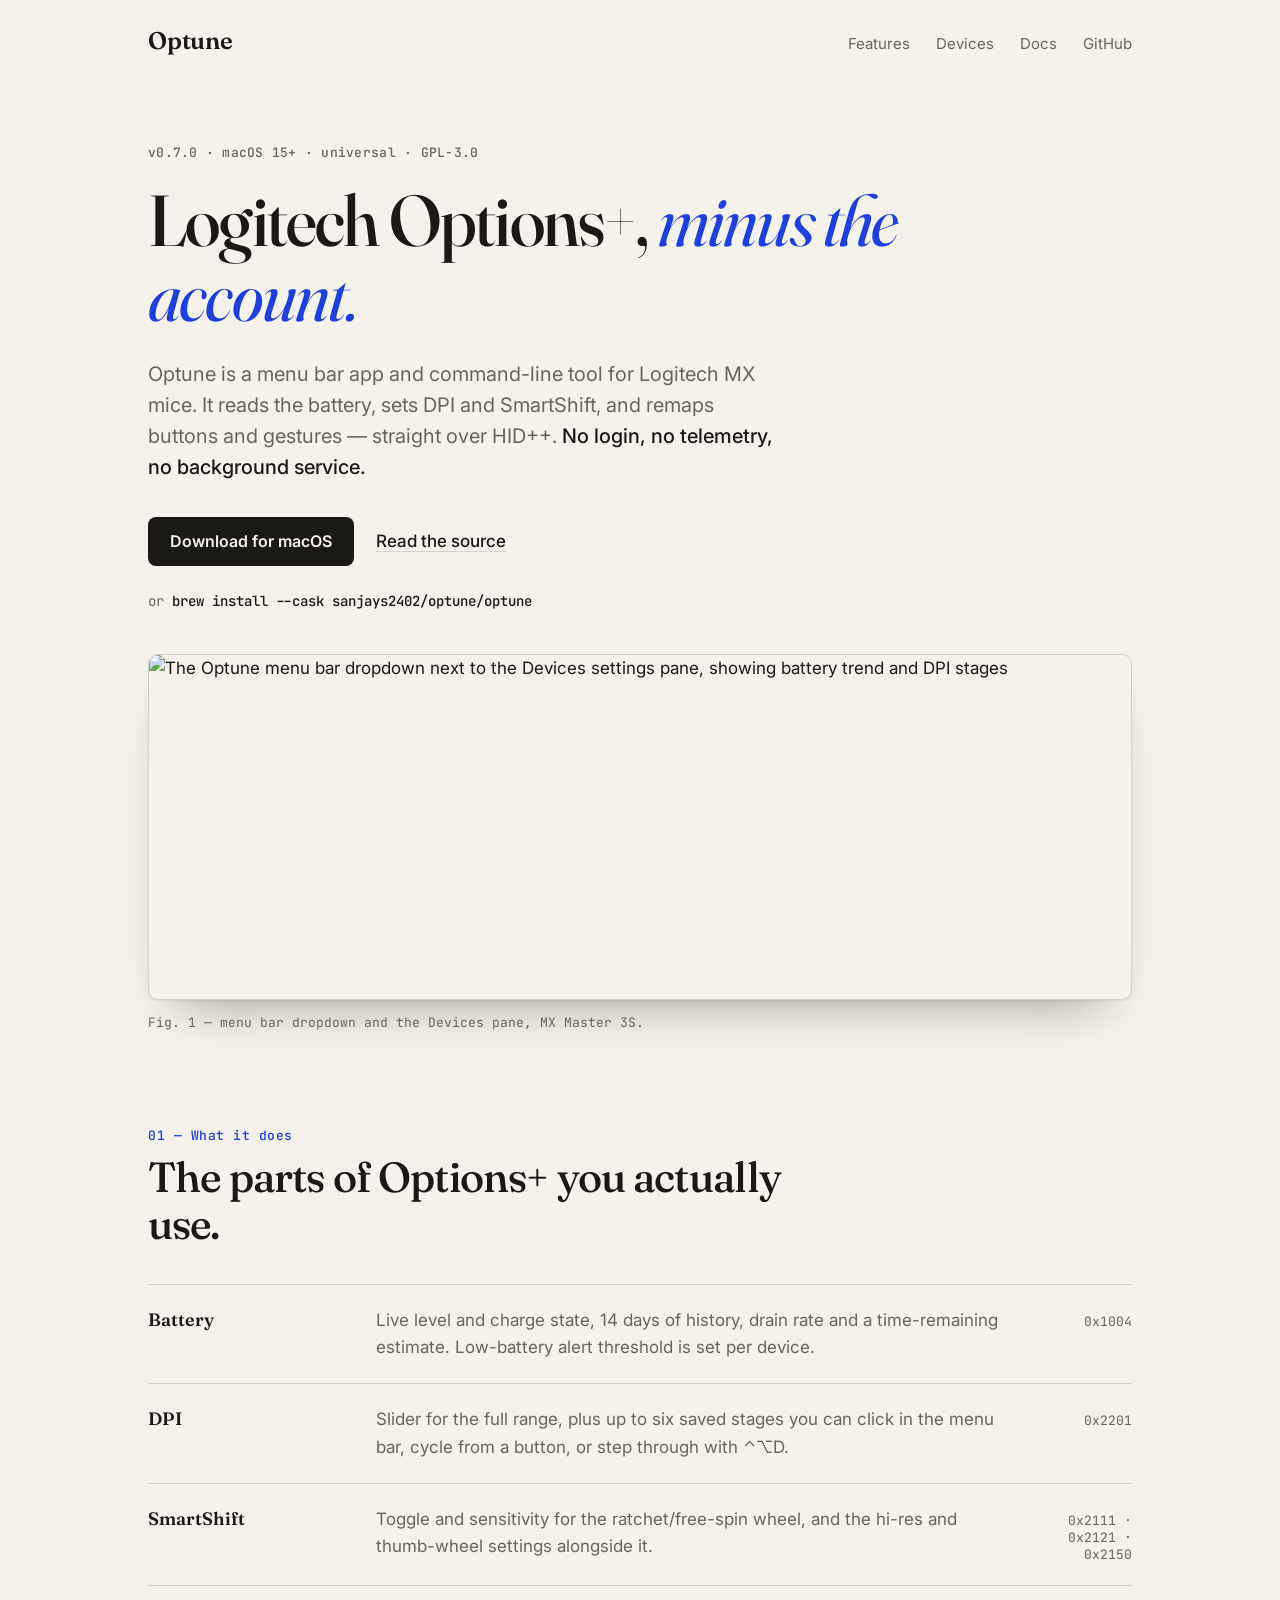
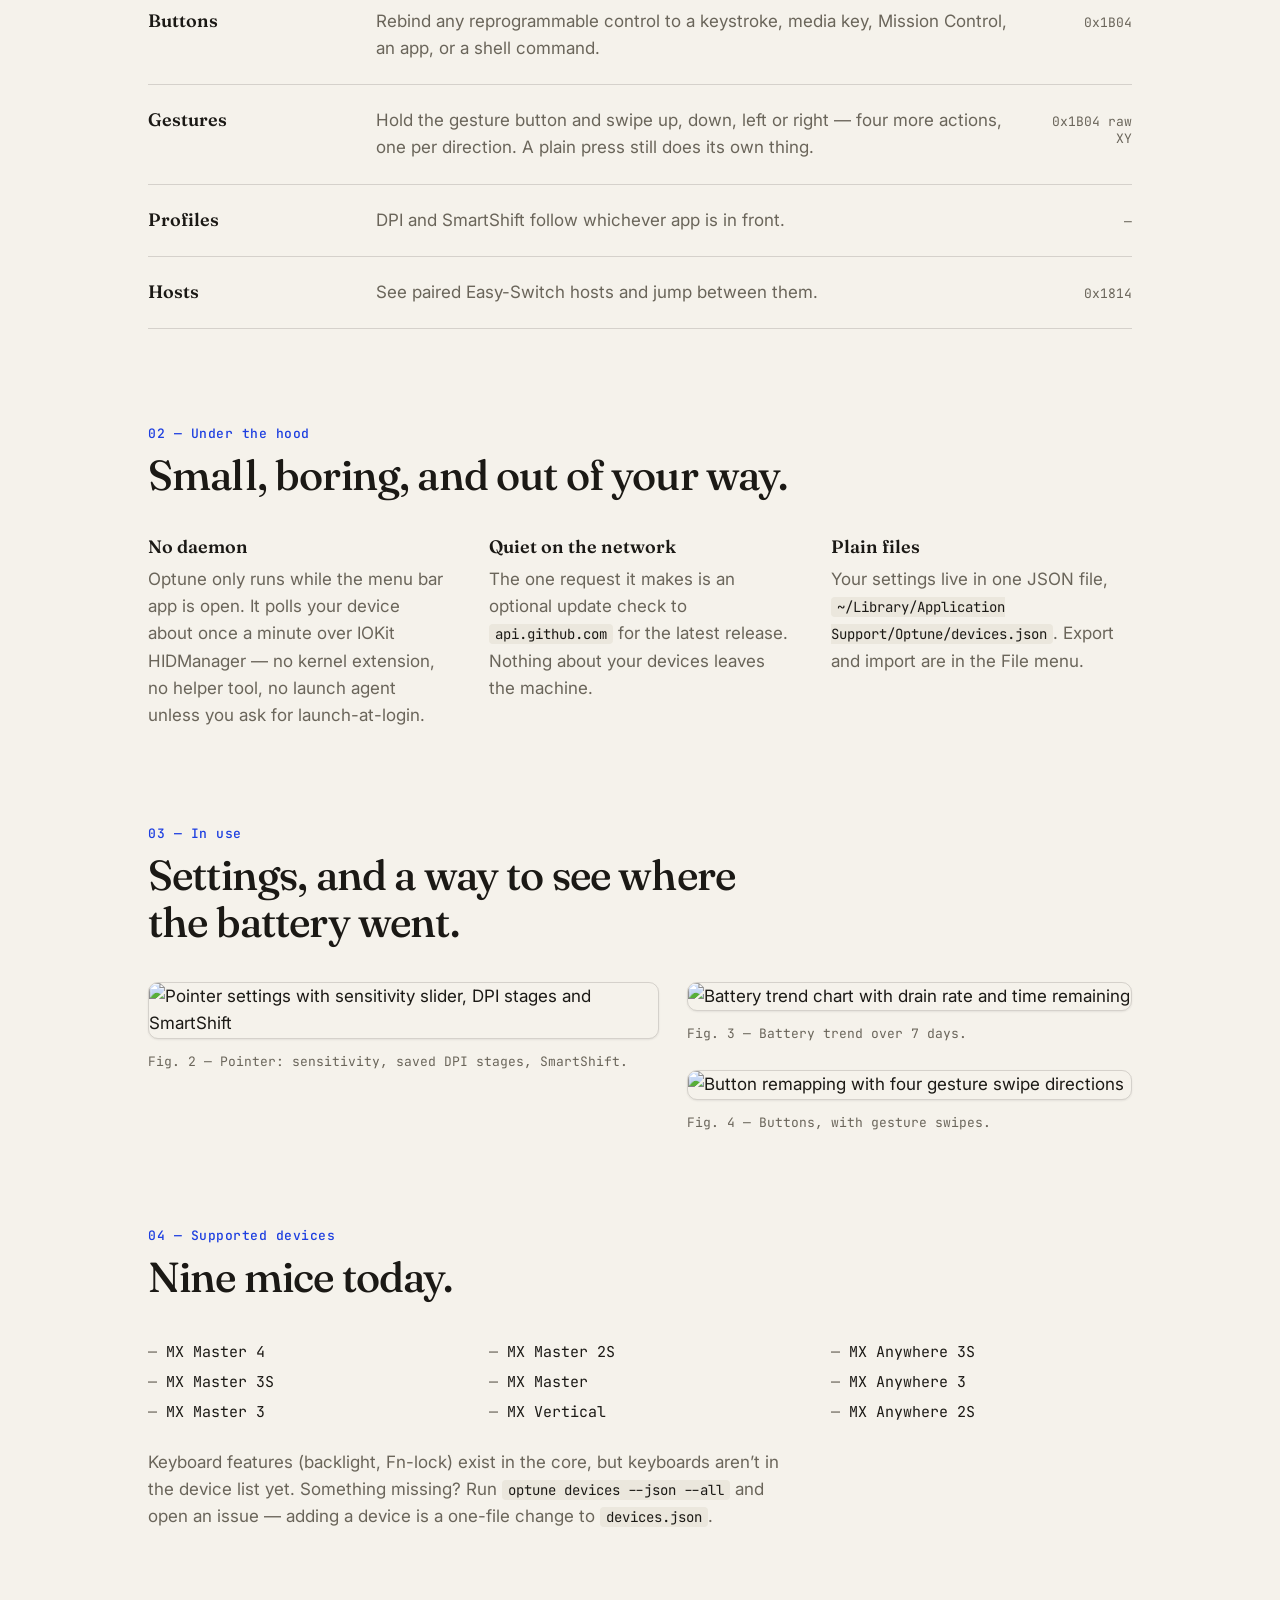
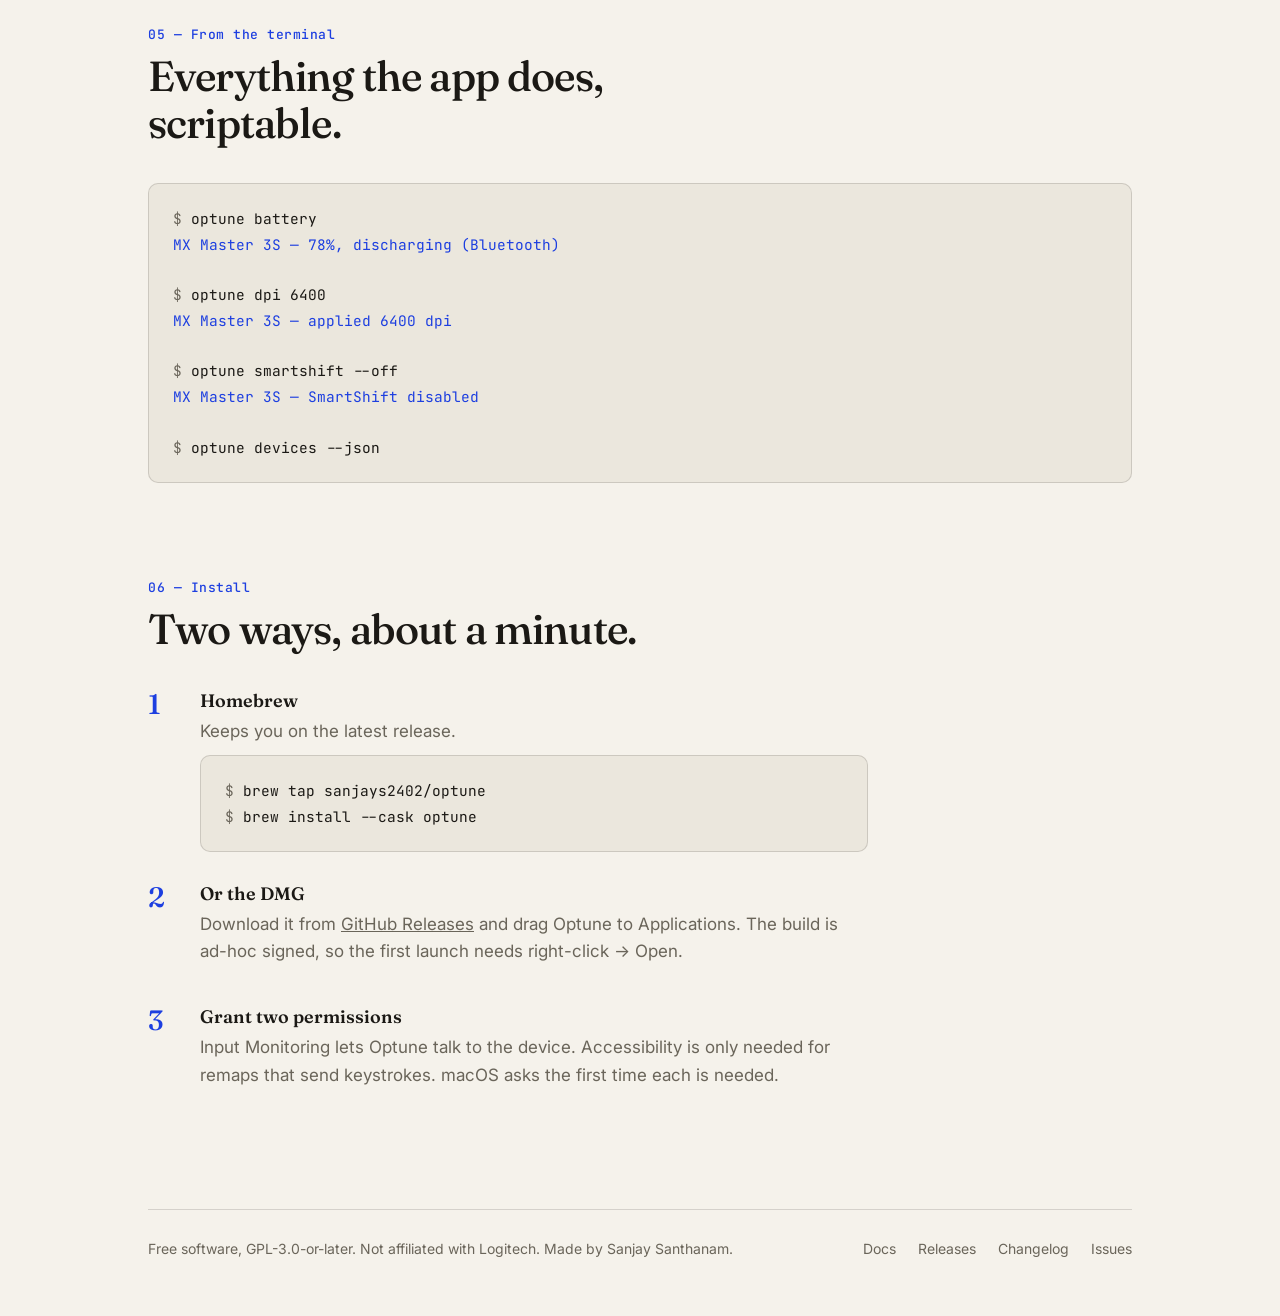
==== docs/site/landing/index.html @ 2ade78fc "site: redesign landing page — editorial, plain, no gradient/glass template look Co-Authored-By: Clau" ====
<!doctype html>
<html lang="en">
<head>
  <meta charset="utf-8">
  <meta name="viewport" content="width=device-width, initial-scale=1">
  <title>Optune — Logitech Options+, minus the account</title>
  <meta name="description" content="A menu bar app and CLI for Logitech MX mice on macOS. Battery, DPI, SmartShift, button and gesture remapping over HID++. Open source, no login, no telemetry.">
  <meta name="color-scheme" content="light dark">
  <meta property="og:type" content="website">
  <meta property="og:title" content="Optune — Logitech Options+, minus the account">
  <meta property="og:description" content="Open-source Logitech MX control for macOS. No login, no telemetry, no background service.">
  <meta property="og:image" content="https://sanjays2402.github.io/optune/img/hero-light.png">
  <meta name="twitter:card" content="summary_large_image">
  <link rel="icon" href="docs/favicon.svg" type="image/svg+xml">
  <link rel="preconnect" href="https://fonts.googleapis.com">
  <link rel="preconnect" href="https://fonts.gstatic.com" crossorigin>
  <link href="https://fonts.googleapis.com/css2?family=Fraunces:opsz,wght@9..144,400;9..144,500;9..144,600&family=Inter:wght@400;500;600&family=JetBrains+Mono:wght@400;500&display=swap" rel="stylesheet">
  <style>
    :root {
      --bg: #f5f2eb; --ink: #1b1915; --muted: #6a655a; --rule: rgba(27,25,21,.15);
      --accent: #1d3fe0; --code: #ebe7dd; --shadow: 0 1px 2px rgba(27,25,21,.08), 0 28px 50px -30px rgba(27,25,21,.45);
    }
    @media (prefers-color-scheme: dark) {
      :root {
        --bg: #12110f; --ink: #efeae0; --muted: #9a9488; --rule: rgba(239,234,224,.16);
        --accent: #7b95ff; --code: #1c1a17; --shadow: 0 1px 2px rgba(0,0,0,.4), 0 28px 50px -30px rgba(0,0,0,.9);
      }
    }
    * { box-sizing: border-box; }
    html { scroll-behavior: smooth; }
    body {
      margin: 0; background: var(--bg); color: var(--ink);
      font: 400 17px/1.6 Inter, -apple-system, "SF Pro Text", system-ui, sans-serif;
      -webkit-font-smoothing: antialiased;
    }
    a { color: inherit; }
    .wrap { max-width: 1040px; margin: 0 auto; padding: 0 28px; }
    .mono { font-family: "JetBrains Mono", ui-monospace, monospace; }
    .serif { font-family: Fraunces, Georgia, serif; }

    header.site { display: flex; align-items: baseline; justify-content: space-between; padding: 26px 0 0; }
    .wordmark { font: 600 24px Fraunces, Georgia, serif; letter-spacing: -.01em; text-decoration: none; }
    header.site nav { display: flex; gap: 26px; font-size: 15px; }
    header.site nav a { text-decoration: none; color: var(--muted); }
    header.site nav a:hover { color: var(--ink); }
    @media (max-width: 560px) { header.site nav a.opt { display: none; } }

    .hero { padding: 88px 0 44px; max-width: 780px; }
    .meta { font: 500 13px "JetBrains Mono", monospace; color: var(--muted); letter-spacing: .02em; margin: 0 0 22px; }
    h1 {
      font: 500 clamp(40px, 6.4vw, 72px)/1.04 Fraunces, Georgia, serif; letter-spacing: -.025em; margin: 0 0 26px;
      font-variation-settings: "opsz" 144;
    }
    h1 i { font-style: italic; color: var(--accent); font-weight: 400; }
    .hero p.lede { font-size: 20px; line-height: 1.55; color: var(--muted); margin: 0 0 34px; max-width: 640px; }
    .hero p.lede strong { color: var(--ink); font-weight: 500; }

    .actions { display: flex; gap: 22px; align-items: center; flex-wrap: wrap; }
    .btn {
      display: inline-block; padding: 12px 22px; border-radius: 8px; background: var(--ink); color: var(--bg);
      font-weight: 600; font-size: 16px; text-decoration: none;
    }
    .btn:hover { opacity: .88; }
    .textlink { font-weight: 500; text-decoration: underline; text-underline-offset: 4px; text-decoration-color: var(--rule); }
    .textlink:hover { text-decoration-color: var(--accent); }
    .cmd { margin-top: 26px; font: 400 14px "JetBrains Mono", monospace; color: var(--muted); }
    .cmd b { color: var(--ink); font-weight: 500; }

    figure { margin: 0; }
    figure img { display: block; width: 100%; height: auto; border-radius: 10px; border: 1px solid var(--rule); box-shadow: var(--shadow); }
    figcaption { margin-top: 14px; font: 400 13px "JetBrains Mono", monospace; color: var(--muted); }

    section { padding-top: 96px; }
    .label { font: 500 13px "JetBrains Mono", monospace; color: var(--accent); letter-spacing: .04em; }
    h2 { font: 500 clamp(30px, 4vw, 42px)/1.12 Fraunces, Georgia, serif; letter-spacing: -.02em; margin: 10px 0 36px; max-width: 640px; }

    .rows { border-top: 1px solid var(--rule); }
    .row { display: grid; grid-template-columns: 200px 1fr 90px; gap: 28px; padding: 22px 0; border-bottom: 1px solid var(--rule); align-items: baseline; }
    .row h3 { margin: 0; font: 600 18px Fraunces, Georgia, serif; }
    .row p { margin: 0; color: var(--muted); }
    .row code { font: 400 13px "JetBrains Mono", monospace; color: var(--muted); text-align: right; }
    @media (max-width: 700px) {
      .row { grid-template-columns: 1fr; gap: 6px; }
      .row code { text-align: left; }
    }

    .facts { display: grid; grid-template-columns: repeat(auto-fit, minmax(240px, 1fr)); gap: 40px; }
    .facts h3 { margin: 0 0 8px; font: 600 18px Fraunces, Georgia, serif; }
    .facts p { margin: 0; color: var(--muted); }
    .facts code, p code { font: 400 14px "JetBrains Mono", monospace; background: var(--code); padding: 1px 6px; border-radius: 4px; color: var(--ink); }

    .two { display: grid; grid-template-columns: 1.15fr 1fr; gap: 28px; align-items: start; }
    .stack { display: grid; gap: 28px; }
    @media (max-width: 800px) { .two { grid-template-columns: 1fr; } }

    .devices { columns: 3 220px; column-gap: 40px; font: 400 15px/2 "JetBrains Mono", monospace; list-style: none; padding: 0; margin: 0 0 22px; }
    .devices li::before { content: "— "; color: var(--muted); }

    pre {
      margin: 0; padding: 22px 24px; border-radius: 10px; background: var(--code); border: 1px solid var(--rule);
      font: 400 14.5px/1.75 "JetBrains Mono", monospace; overflow-x: auto;
    }
    pre .p { color: var(--muted); }
    pre .o { color: var(--accent); }

    ol.steps { margin: 0; padding: 0; list-style: none; counter-reset: s; display: grid; gap: 30px; max-width: 720px; }
    ol.steps li { counter-increment: s; padding-left: 52px; position: relative; }
    ol.steps li::before { content: counter(s); position: absolute; left: 0; top: -2px; font: 500 28px Fraunces, serif; color: var(--accent); }
    ol.steps h3 { margin: 0 0 6px; font: 600 18px Fraunces, serif; }
    ol.steps p { margin: 0 0 10px; color: var(--muted); }

    footer { margin-top: 110px; padding: 28px 0 56px; border-top: 1px solid var(--rule); display: flex; justify-content: space-between; gap: 20px; flex-wrap: wrap; color: var(--muted); font-size: 14px; }
    footer nav { display: flex; gap: 22px; flex-wrap: wrap; }
    footer a { text-decoration: none; } footer a:hover { color: var(--ink); }
  </style>
</head>
<body>
<div class="wrap">

  <header class="site">
    <a class="wordmark" href="#">Optune</a>
    <nav>
      <a class="opt" href="#what">Features</a>
      <a class="opt" href="#devices">Devices</a>
      <a href="docs/">Docs</a>
      <a href="https://github.com/Sanjays2402/optune">GitHub</a>
    </nav>
  </header>

  <div class="hero">
    <p class="meta">v0.7.0 · macOS 15+ · universal · GPL-3.0</p>
    <h1>Logitech Options+, <i>minus the account.</i></h1>
    <p class="lede">Optune is a menu bar app and command-line tool for Logitech MX mice. It reads the battery, sets DPI and SmartShift, and remaps buttons and gestures — straight over HID++. <strong>No login, no telemetry, no background service.</strong></p>
    <div class="actions">
      <a class="btn" href="https://github.com/Sanjays2402/optune/releases/latest">Download for macOS</a>
      <a class="textlink" href="https://github.com/Sanjays2402/optune">Read the source</a>
    </div>
    <div class="cmd">or <b>brew install --cask sanjays2402/optune/optune</b></div>
  </div>

  <figure>
    <img src="img/hero-light.png" alt="The Optune menu bar dropdown next to the Devices settings pane, showing battery trend and DPI stages" width="2000" height="700">
    <figcaption>Fig. 1 — menu bar dropdown and the Devices pane, MX Master 3S.</figcaption>
  </figure>

  <section id="what">
    <div class="label">01 — What it does</div>
    <h2>The parts of Options+ you actually use.</h2>
    <div class="rows">
      <div class="row"><h3>Battery</h3><p>Live level and charge state, 14 days of history, drain rate and a time-remaining estimate. Low-battery alert threshold is set per device.</p><code>0x1004</code></div>
      <div class="row"><h3>DPI</h3><p>Slider for the full range, plus up to six saved stages you can click in the menu bar, cycle from a button, or step through with ⌃⌥D.</p><code>0x2201</code></div>
      <div class="row"><h3>SmartShift</h3><p>Toggle and sensitivity for the ratchet/free-spin wheel, and the hi-res and thumb-wheel settings alongside it.</p><code>0x2111 · 0x2121 · 0x2150</code></div>
      <div class="row"><h3>Buttons</h3><p>Rebind any reprogrammable control to a keystroke, media key, Mission Control, an app, or a shell command.</p><code>0x1B04</code></div>
      <div class="row"><h3>Gestures</h3><p>Hold the gesture button and swipe up, down, left or right — four more actions, one per direction. A plain press still does its own thing.</p><code>0x1B04 raw XY</code></div>
      <div class="row"><h3>Profiles</h3><p>DPI and SmartShift follow whichever app is in front.</p><code>—</code></div>
      <div class="row"><h3>Hosts</h3><p>See paired Easy-Switch hosts and jump between them.</p><code>0x1814</code></div>
    </div>
  </section>

  <section>
    <div class="label">02 — Under the hood</div>
    <h2>Small, boring, and out of your way.</h2>
    <div class="facts">
      <div><h3>No daemon</h3><p>Optune only runs while the menu bar app is open. It polls your device about once a minute over IOKit HIDManager — no kernel extension, no helper tool, no launch agent unless you ask for launch-at-login.</p></div>
      <div><h3>Quiet on the network</h3><p>The one request it makes is an optional update check to <code>api.github.com</code> for the latest release. Nothing about your devices leaves the machine.</p></div>
      <div><h3>Plain files</h3><p>Your settings live in one JSON file, <code>~/Library/Application Support/Optune/devices.json</code>. Export and import are in the File menu.</p></div>
    </div>
  </section>

  <section>
    <div class="label">03 — In use</div>
    <h2>Settings, and a way to see where the battery went.</h2>
    <div class="two">
      <figure>
        <img src="img/pointer-light.png" alt="Pointer settings with sensitivity slider, DPI stages and SmartShift" loading="lazy">
        <figcaption>Fig. 2 — Pointer: sensitivity, saved DPI stages, SmartShift.</figcaption>
      </figure>
      <div class="stack">
        <figure>
          <img src="img/battery-dark.png" alt="Battery trend chart with drain rate and time remaining" loading="lazy">
          <figcaption>Fig. 3 — Battery trend over 7 days.</figcaption>
        </figure>
        <figure>
          <img src="img/buttons-dark.png" alt="Button remapping with four gesture swipe directions" loading="lazy">
          <figcaption>Fig. 4 — Buttons, with gesture swipes.</figcaption>
        </figure>
      </div>
    </div>
  </section>

  <section id="devices">
    <div class="label">04 — Supported devices</div>
    <h2>Nine mice today.</h2>
    <ul class="devices">
      <li>MX Master 4</li><li>MX Master 3S</li><li>MX Master 3</li>
      <li>MX Master 2S</li><li>MX Master</li><li>MX Vertical</li>
      <li>MX Anywhere 3S</li><li>MX Anywhere 3</li><li>MX Anywhere 2S</li>
    </ul>
    <p style="color:var(--muted);max-width:640px;margin:0">Keyboard features (backlight, Fn-lock) exist in the core, but keyboards aren’t in the device list yet. Something missing? Run <code>optune devices --json --all</code> and open an issue — adding a device is a one-file change to <code>devices.json</code>.</p>
  </section>

  <section>
    <div class="label">05 — From the terminal</div>
    <h2>Everything the app does, scriptable.</h2>
<pre><span class="p">$</span> optune battery
<span class="o">MX Master 3S — 78%, discharging (Bluetooth)</span>

<span class="p">$</span> optune dpi 6400
<span class="o">MX Master 3S — applied 6400 dpi</span>

<span class="p">$</span> optune smartshift --off
<span class="o">MX Master 3S — SmartShift disabled</span>

<span class="p">$</span> optune devices --json</pre>
  </section>

  <section id="install">
    <div class="label">06 — Install</div>
    <h2>Two ways, about a minute.</h2>
    <ol class="steps">
      <li>
        <h3>Homebrew</h3>
        <p>Keeps you on the latest release.</p>
<pre><span class="p">$</span> brew tap sanjays2402/optune
<span class="p">$</span> brew install --cask optune</pre>
      </li>
      <li>
        <h3>Or the DMG</h3>
        <p>Download it from <a href="https://github.com/Sanjays2402/optune/releases/latest">GitHub Releases</a> and drag Optune to Applications. The build is ad-hoc signed, so the first launch needs right-click → Open.</p>
      </li>
      <li>
        <h3>Grant two permissions</h3>
        <p>Input Monitoring lets Optune talk to the device. Accessibility is only needed for remaps that send keystrokes. macOS asks the first time each is needed.</p>
      </li>
    </ol>
  </section>

  <footer>
    <span>Free software, GPL-3.0-or-later. Not affiliated with Logitech. Made by Sanjay Santhanam.</span>
    <nav>
      <a href="docs/">Docs</a>
      <a href="https://github.com/Sanjays2402/optune/releases">Releases</a>
      <a href="https://github.com/Sanjays2402/optune/blob/main/CHANGELOG.md">Changelog</a>
      <a href="https://github.com/Sanjays2402/optune/issues">Issues</a>
    </nav>
  </footer>

</div>
</body>
</html>
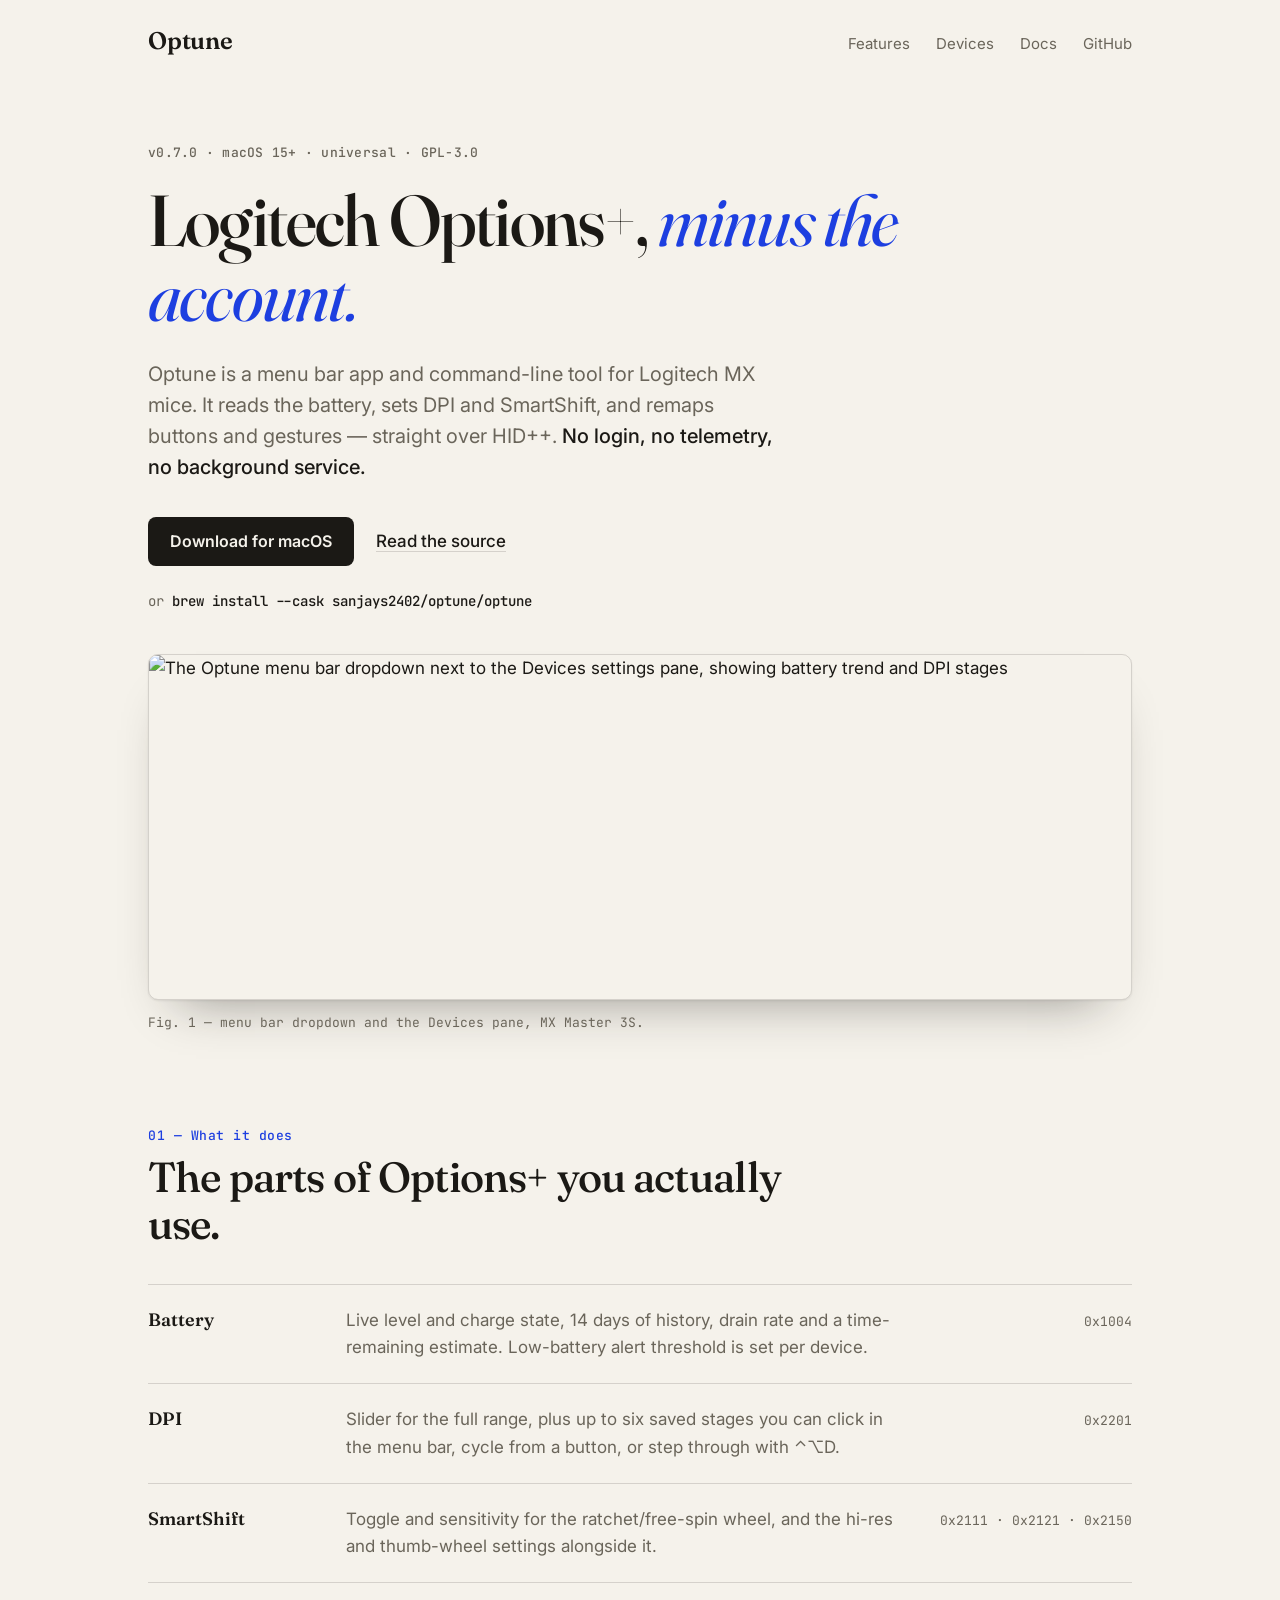
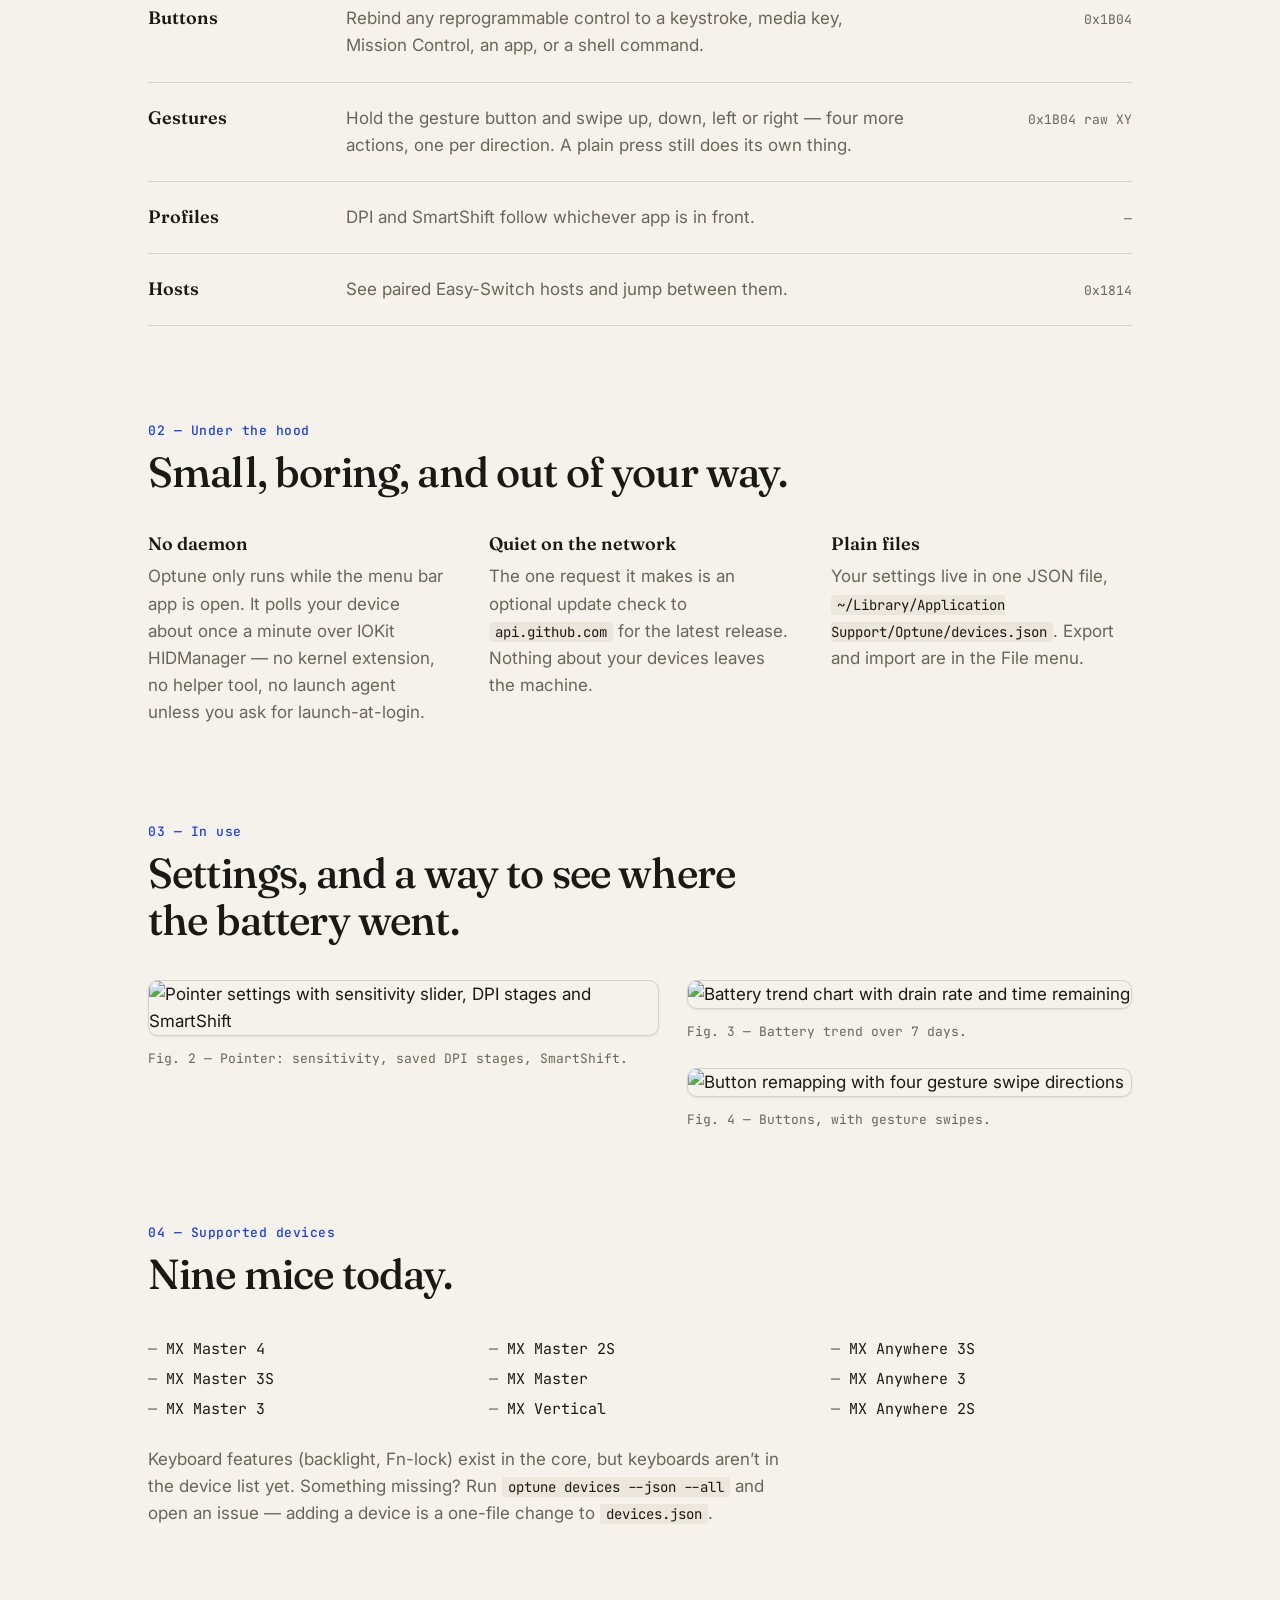
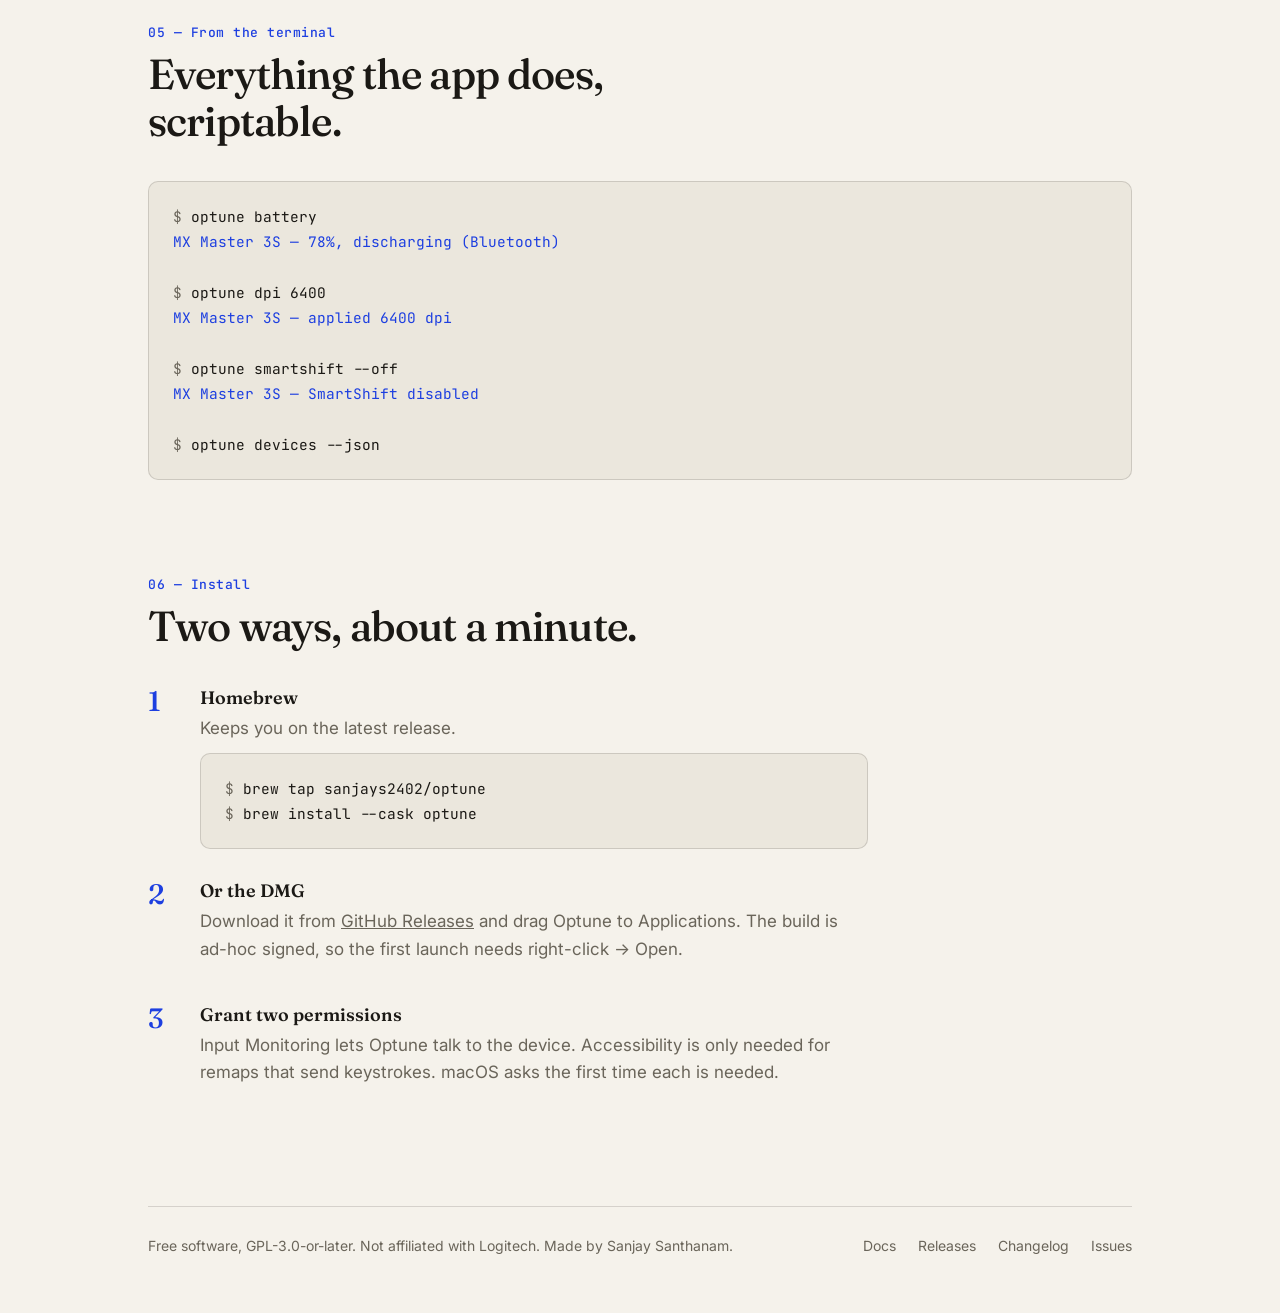
==== commit 29b41dcc: "site: widen HID++ id column Co-Authored-By: Claude Sonnet 5.5 <noreply@anthropic.com>" ====
--- a/docs/site/landing/index.html
+++ b/docs/site/landing/index.html
@@ -75,10 +75,10 @@
     h2 { font: 500 clamp(30px, 4vw, 42px)/1.12 Fraunces, Georgia, serif; letter-spacing: -.02em; margin: 10px 0 36px; max-width: 640px; }
 
     .rows { border-top: 1px solid var(--rule); }
-    .row { display: grid; grid-template-columns: 200px 1fr 90px; gap: 28px; padding: 22px 0; border-bottom: 1px solid var(--rule); align-items: baseline; }
+    .row { display: grid; grid-template-columns: 170px 1fr 200px; gap: 28px; padding: 22px 0; border-bottom: 1px solid var(--rule); align-items: baseline; }
     .row h3 { margin: 0; font: 600 18px Fraunces, Georgia, serif; }
     .row p { margin: 0; color: var(--muted); }
-    .row code { font: 400 13px "JetBrains Mono", monospace; color: var(--muted); text-align: right; }
+    .row code { font: 400 13px "JetBrains Mono", monospace; color: var(--muted); text-align: right; white-space: nowrap; }
     @media (max-width: 700px) {
       .row { grid-template-columns: 1fr; gap: 6px; }
       .row code { text-align: left; }
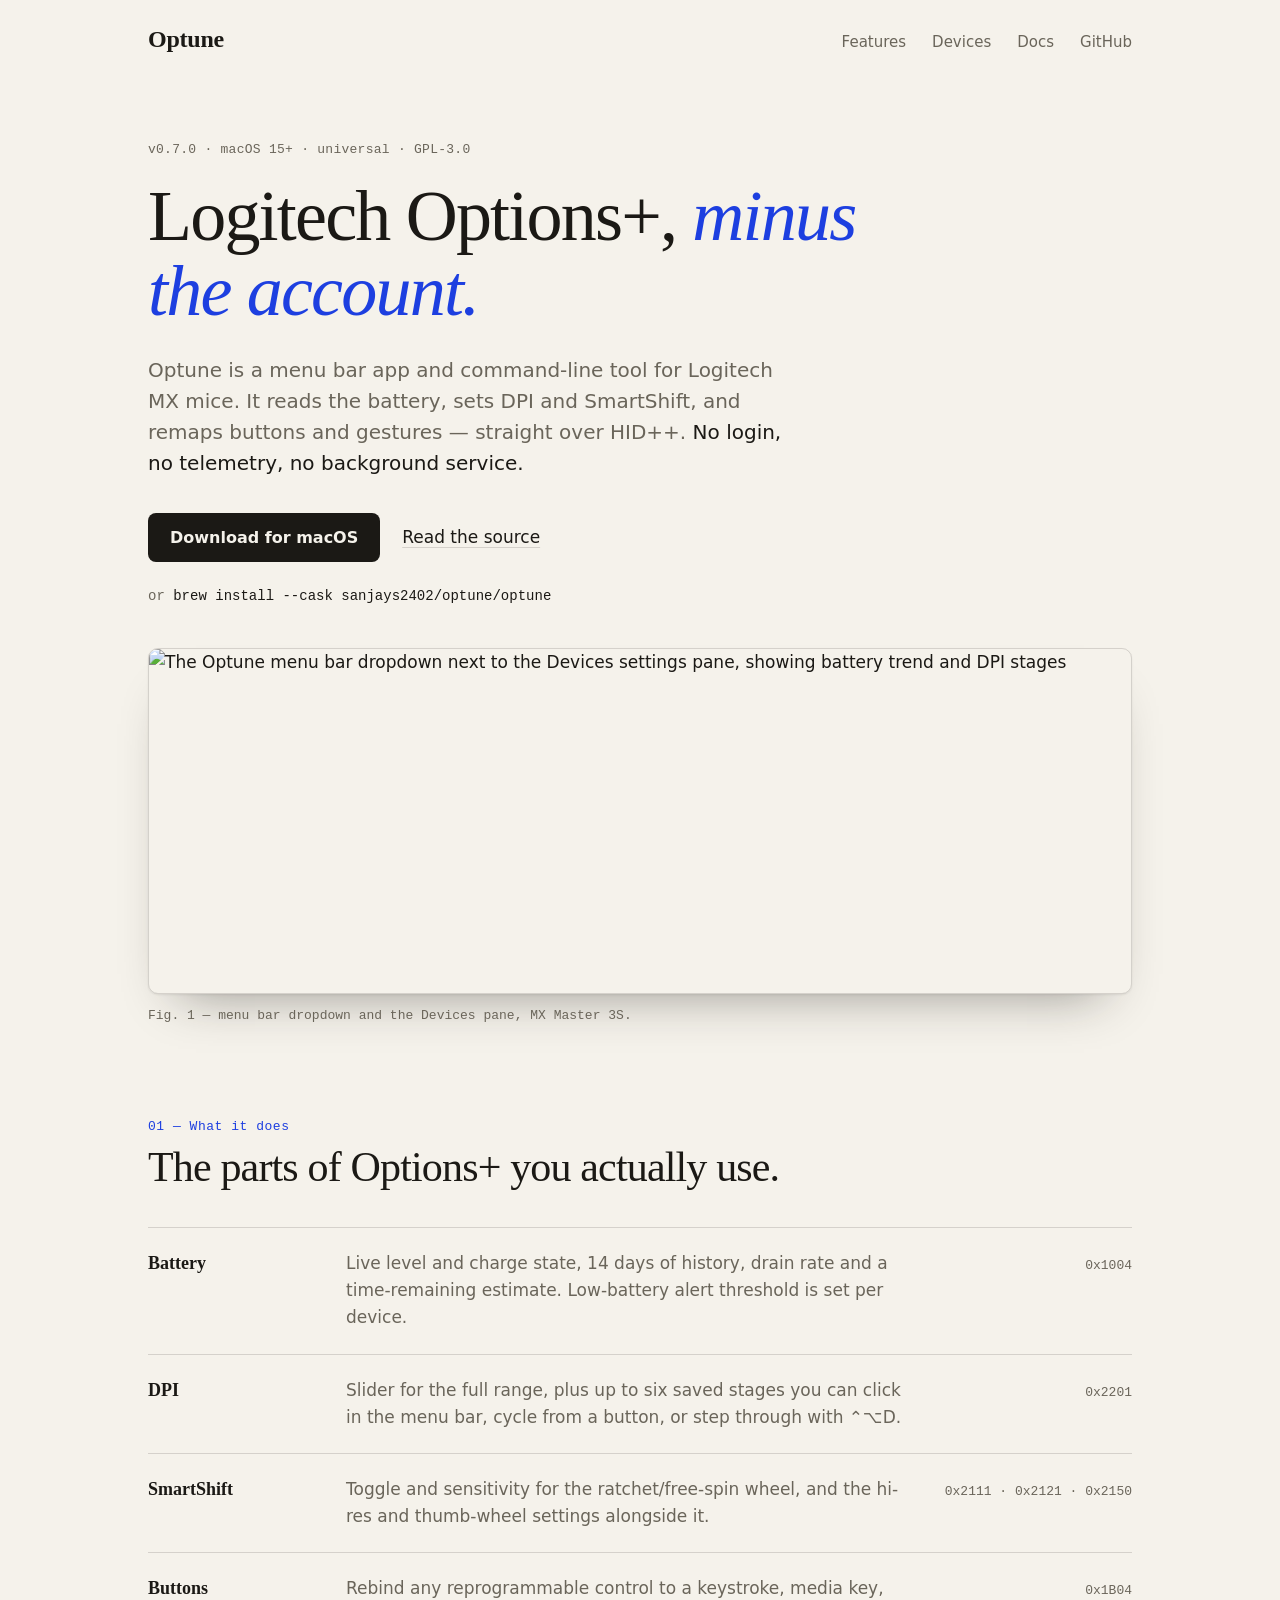
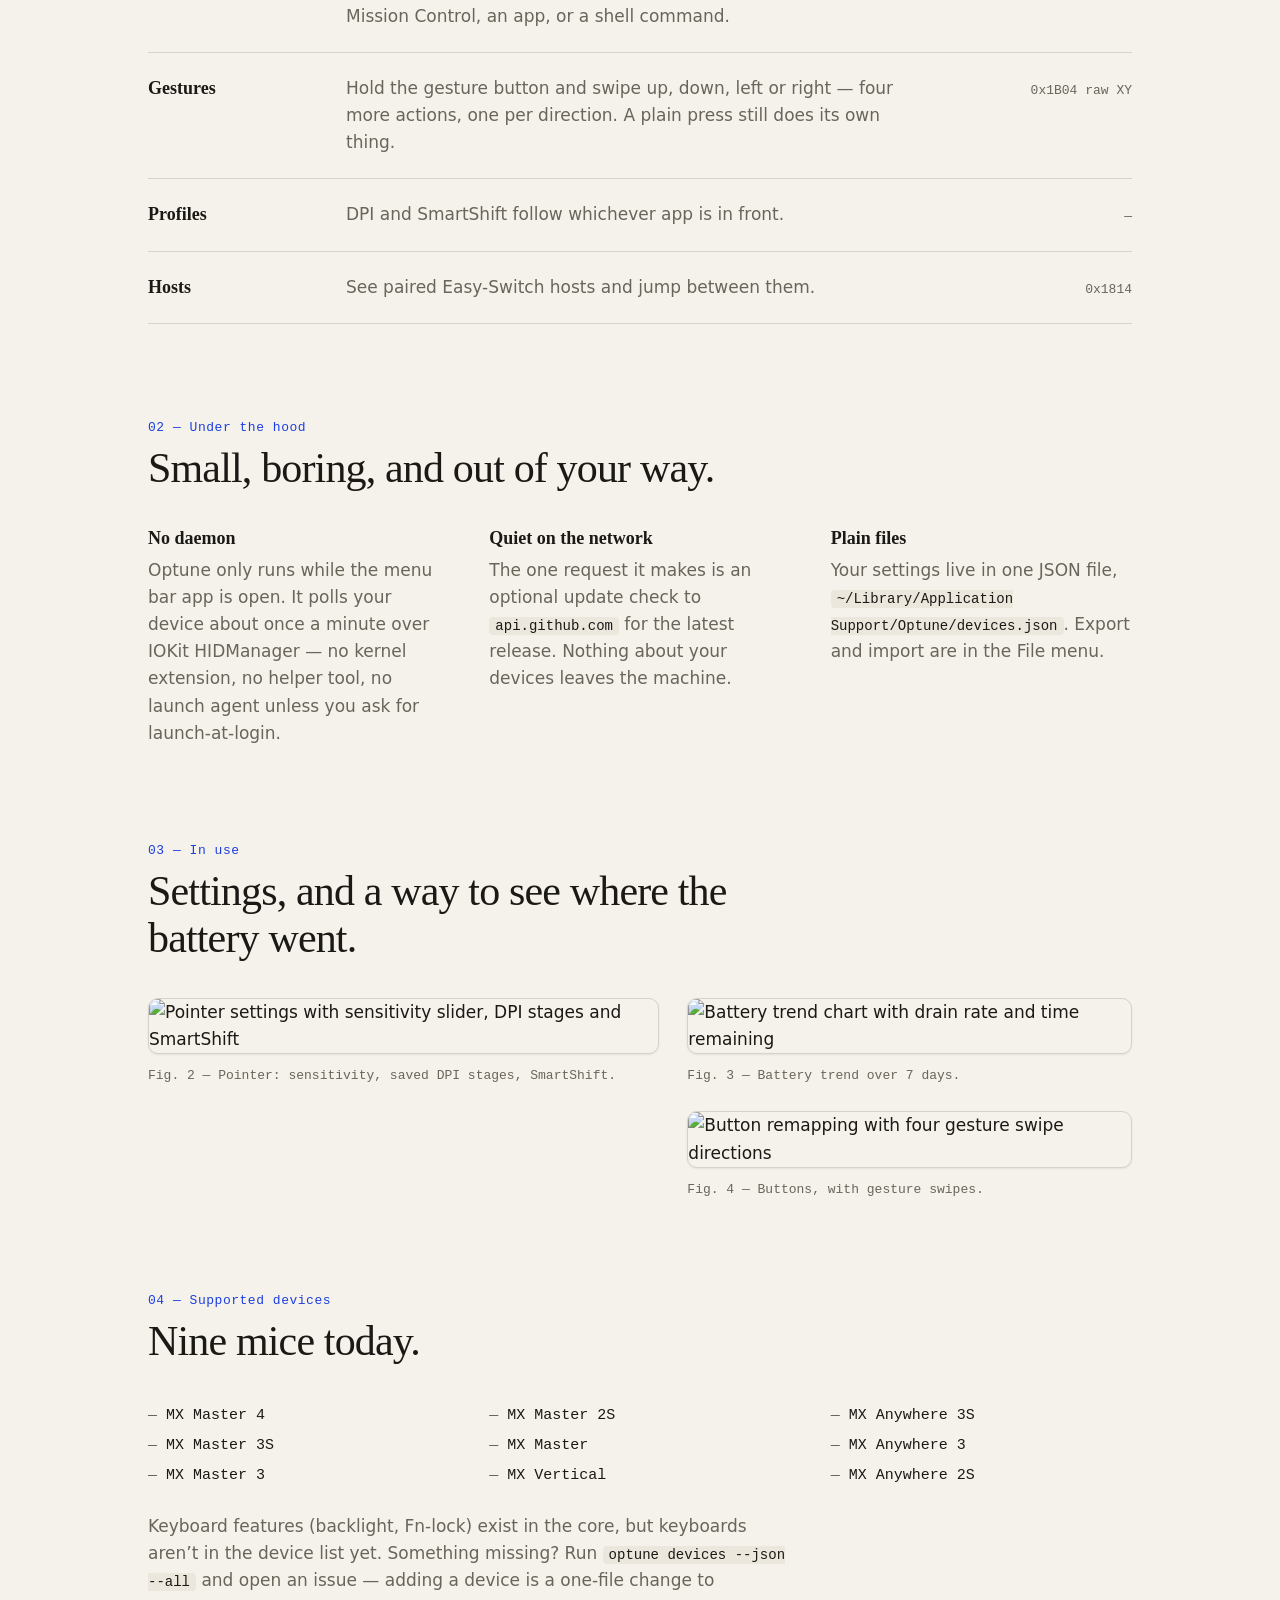
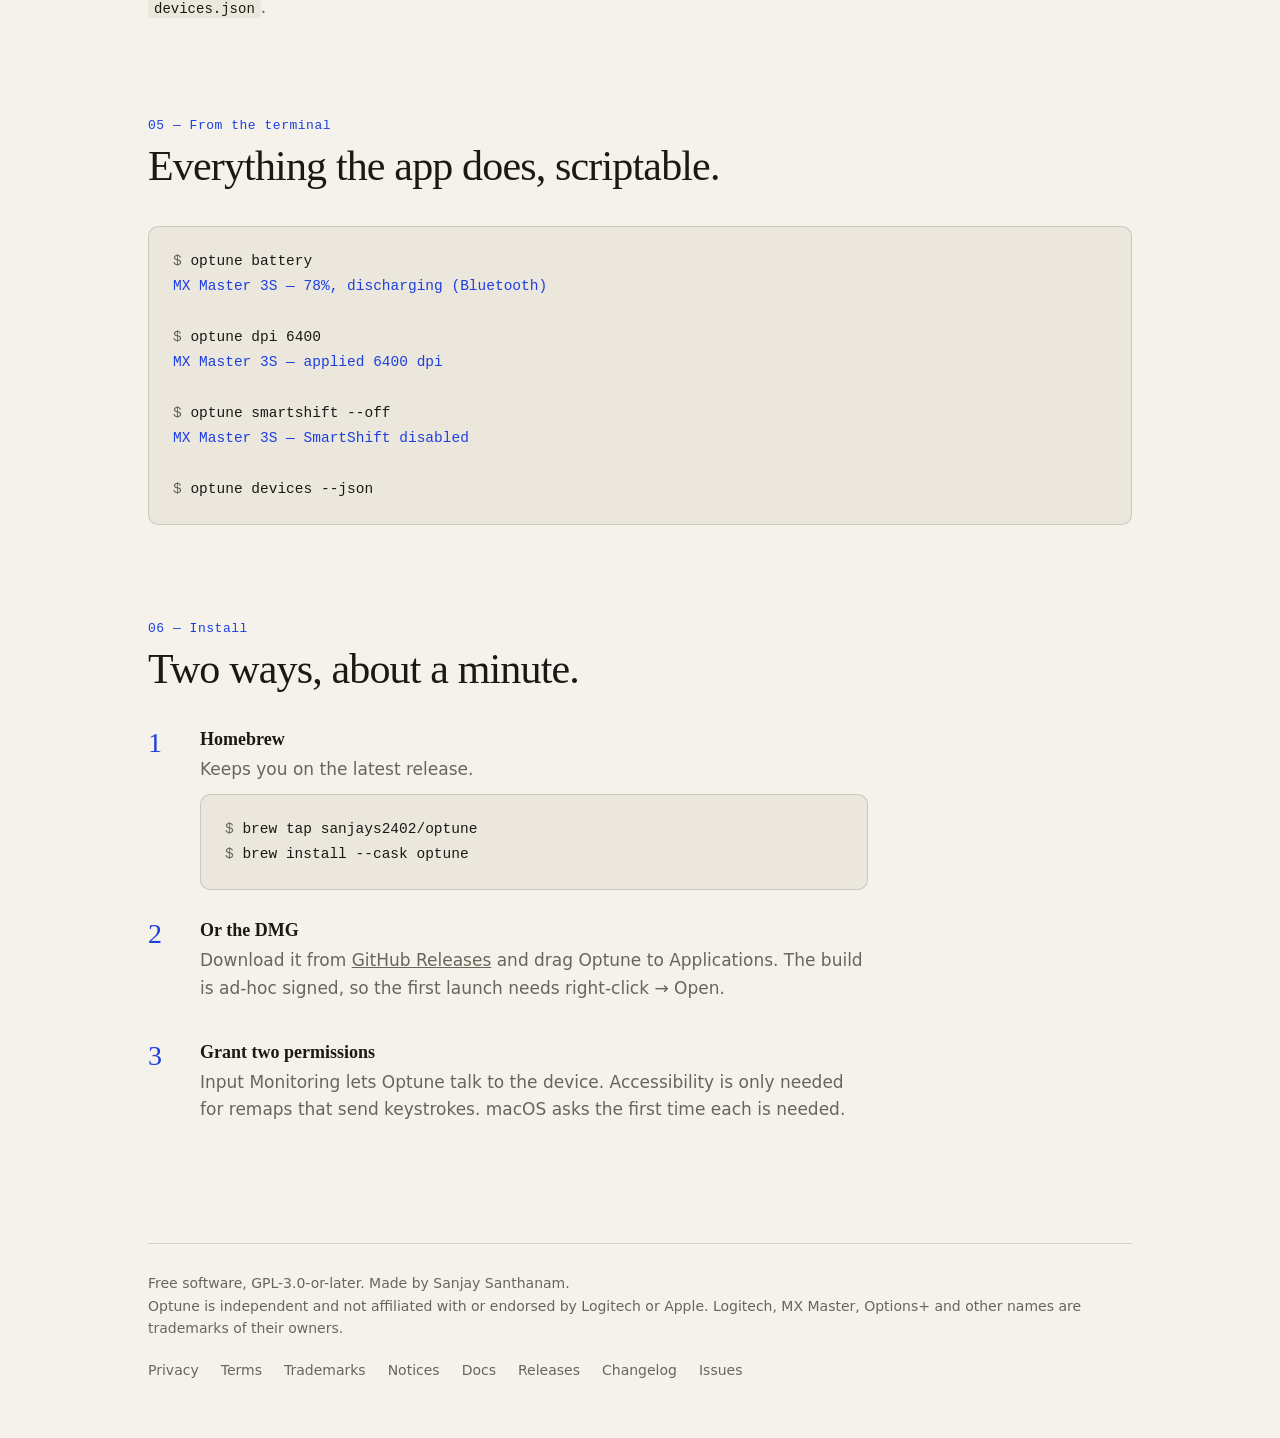
==== commit 73021ed7: "legal: privacy, terms, trademarks, notices, security, contributing, code of conduct; original icon/l" ====
--- a/docs/site/landing/index.html
+++ b/docs/site/landing/index.html
@@ -12,9 +12,6 @@
   <meta property="og:image" content="https://sanjays2402.github.io/optune/img/hero-light.png">
   <meta name="twitter:card" content="summary_large_image">
   <link rel="icon" href="docs/favicon.svg" type="image/svg+xml">
-  <link rel="preconnect" href="https://fonts.googleapis.com">
-  <link rel="preconnect" href="https://fonts.gstatic.com" crossorigin>
-  <link href="https://fonts.googleapis.com/css2?family=Fraunces:opsz,wght@9..144,400;9..144,500;9..144,600&family=Inter:wght@400;500;600&family=JetBrains+Mono:wght@400;500&display=swap" rel="stylesheet">
   <style>
     :root {
       --bg: #f5f2eb; --ink: #1b1915; --muted: #6a655a; --rule: rgba(27,25,21,.15);
@@ -236,8 +233,12 @@
   </section>
 
   <footer>
-    <span>Free software, GPL-3.0-or-later. Not affiliated with Logitech. Made by Sanjay Santhanam.</span>
+    <span>Free software, GPL-3.0-or-later. Made by Sanjay Santhanam.<br>Optune is independent and not affiliated with or endorsed by Logitech or Apple. Logitech, MX Master, Options+ and other names are trademarks of their owners.</span>
     <nav>
+      <a href="docs/privacy.html">Privacy</a>
+      <a href="docs/terms.html">Terms</a>
+      <a href="docs/trademarks.html">Trademarks</a>
+      <a href="docs/third-party-notices.html">Notices</a>
       <a href="docs/">Docs</a>
       <a href="https://github.com/Sanjays2402/optune/releases">Releases</a>
       <a href="https://github.com/Sanjays2402/optune/blob/main/CHANGELOG.md">Changelog</a>
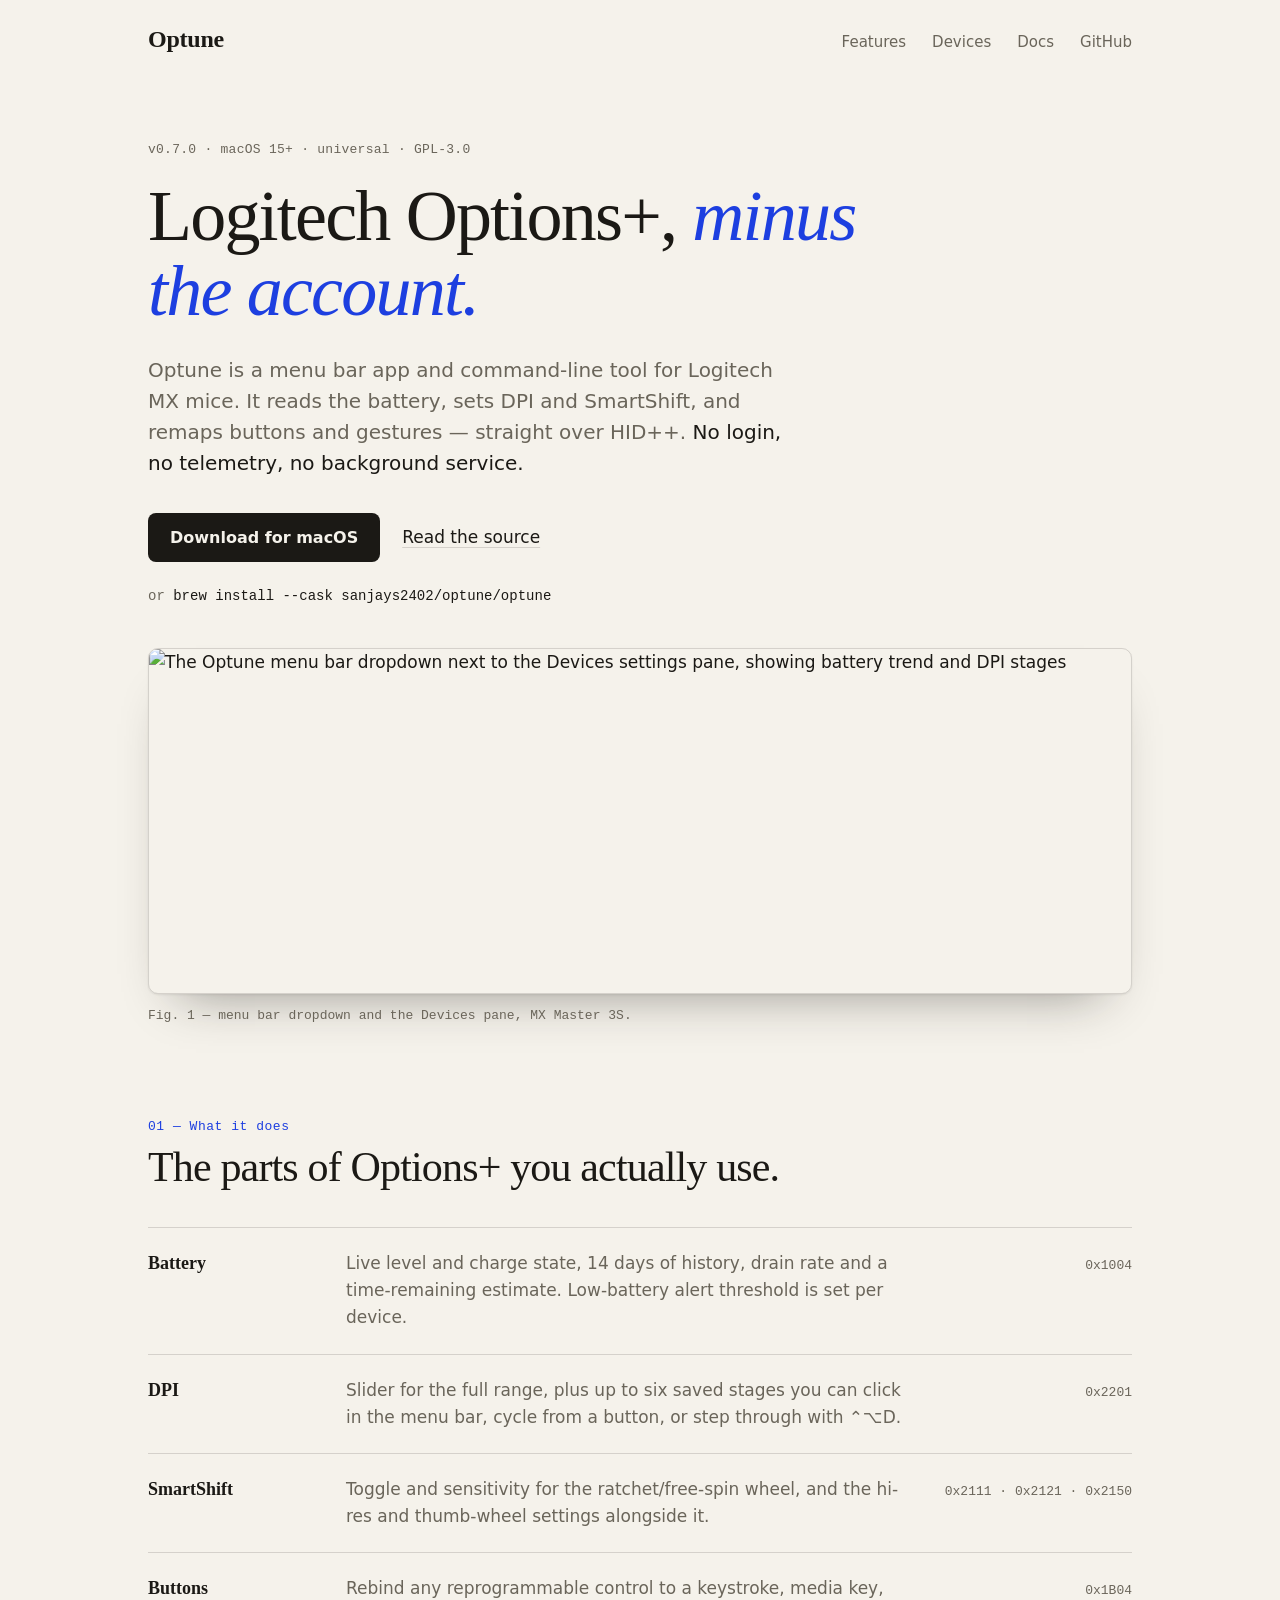
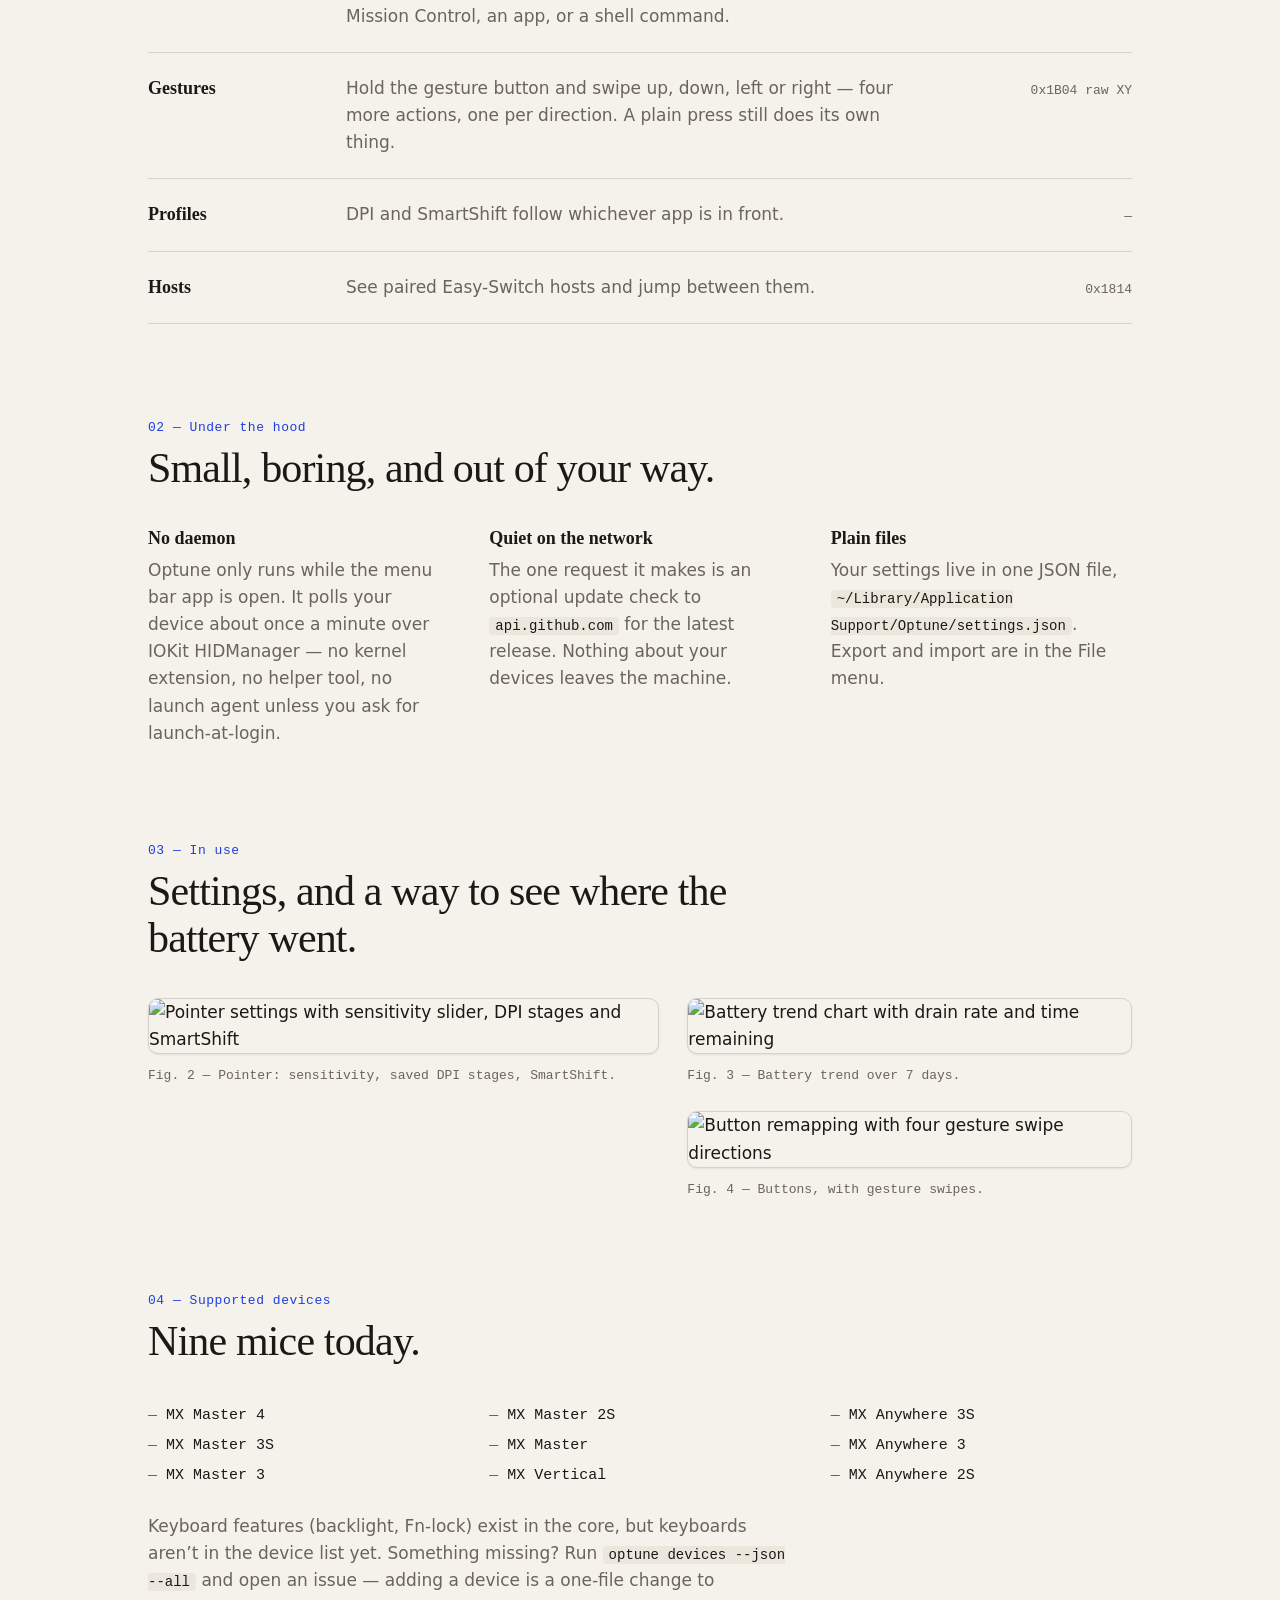
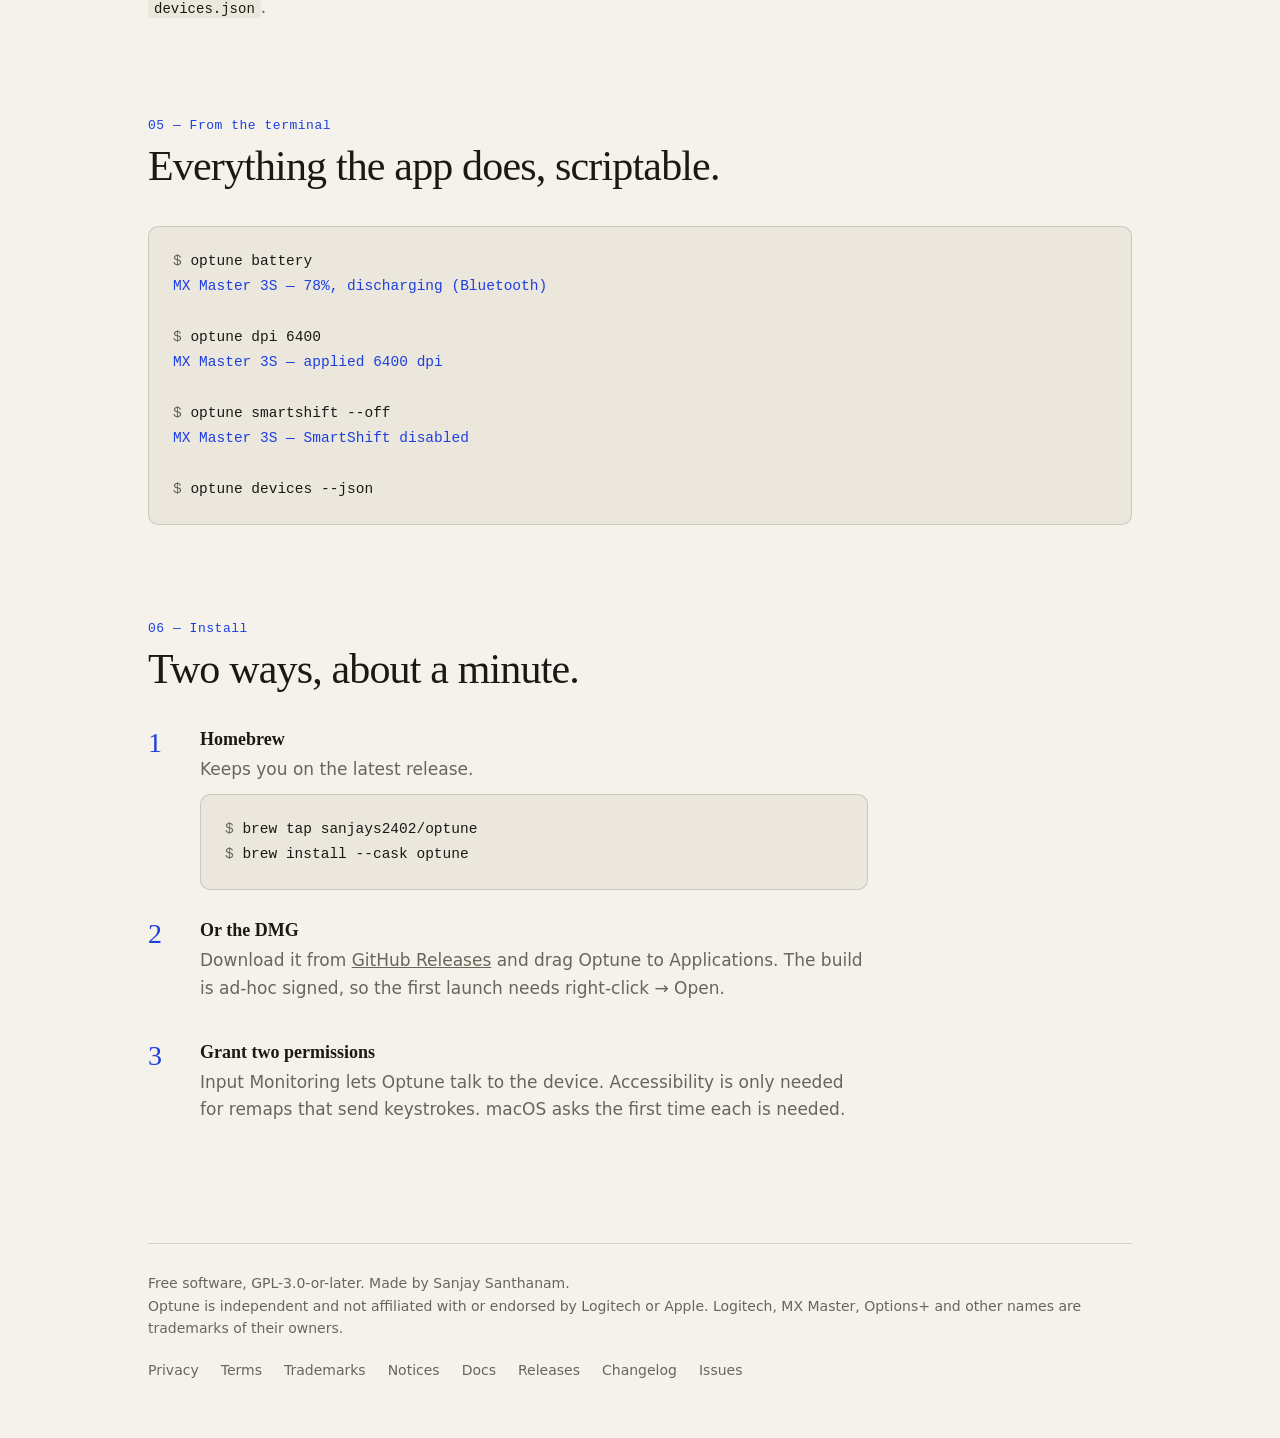
==== commit 502ddfdf: "feat: automatic settings backup with import safety warning; fix settings file name in docs Co-Author" ====
--- a/docs/site/landing/index.html
+++ b/docs/site/landing/index.html
@@ -160,7 +160,7 @@
     <div class="facts">
       <div><h3>No daemon</h3><p>Optune only runs while the menu bar app is open. It polls your device about once a minute over IOKit HIDManager — no kernel extension, no helper tool, no launch agent unless you ask for launch-at-login.</p></div>
       <div><h3>Quiet on the network</h3><p>The one request it makes is an optional update check to <code>api.github.com</code> for the latest release. Nothing about your devices leaves the machine.</p></div>
-      <div><h3>Plain files</h3><p>Your settings live in one JSON file, <code>~/Library/Application Support/Optune/devices.json</code>. Export and import are in the File menu.</p></div>
+      <div><h3>Plain files</h3><p>Your settings live in one JSON file, <code>~/Library/Application Support/Optune/settings.json</code>. Export and import are in the File menu.</p></div>
     </div>
   </section>
 
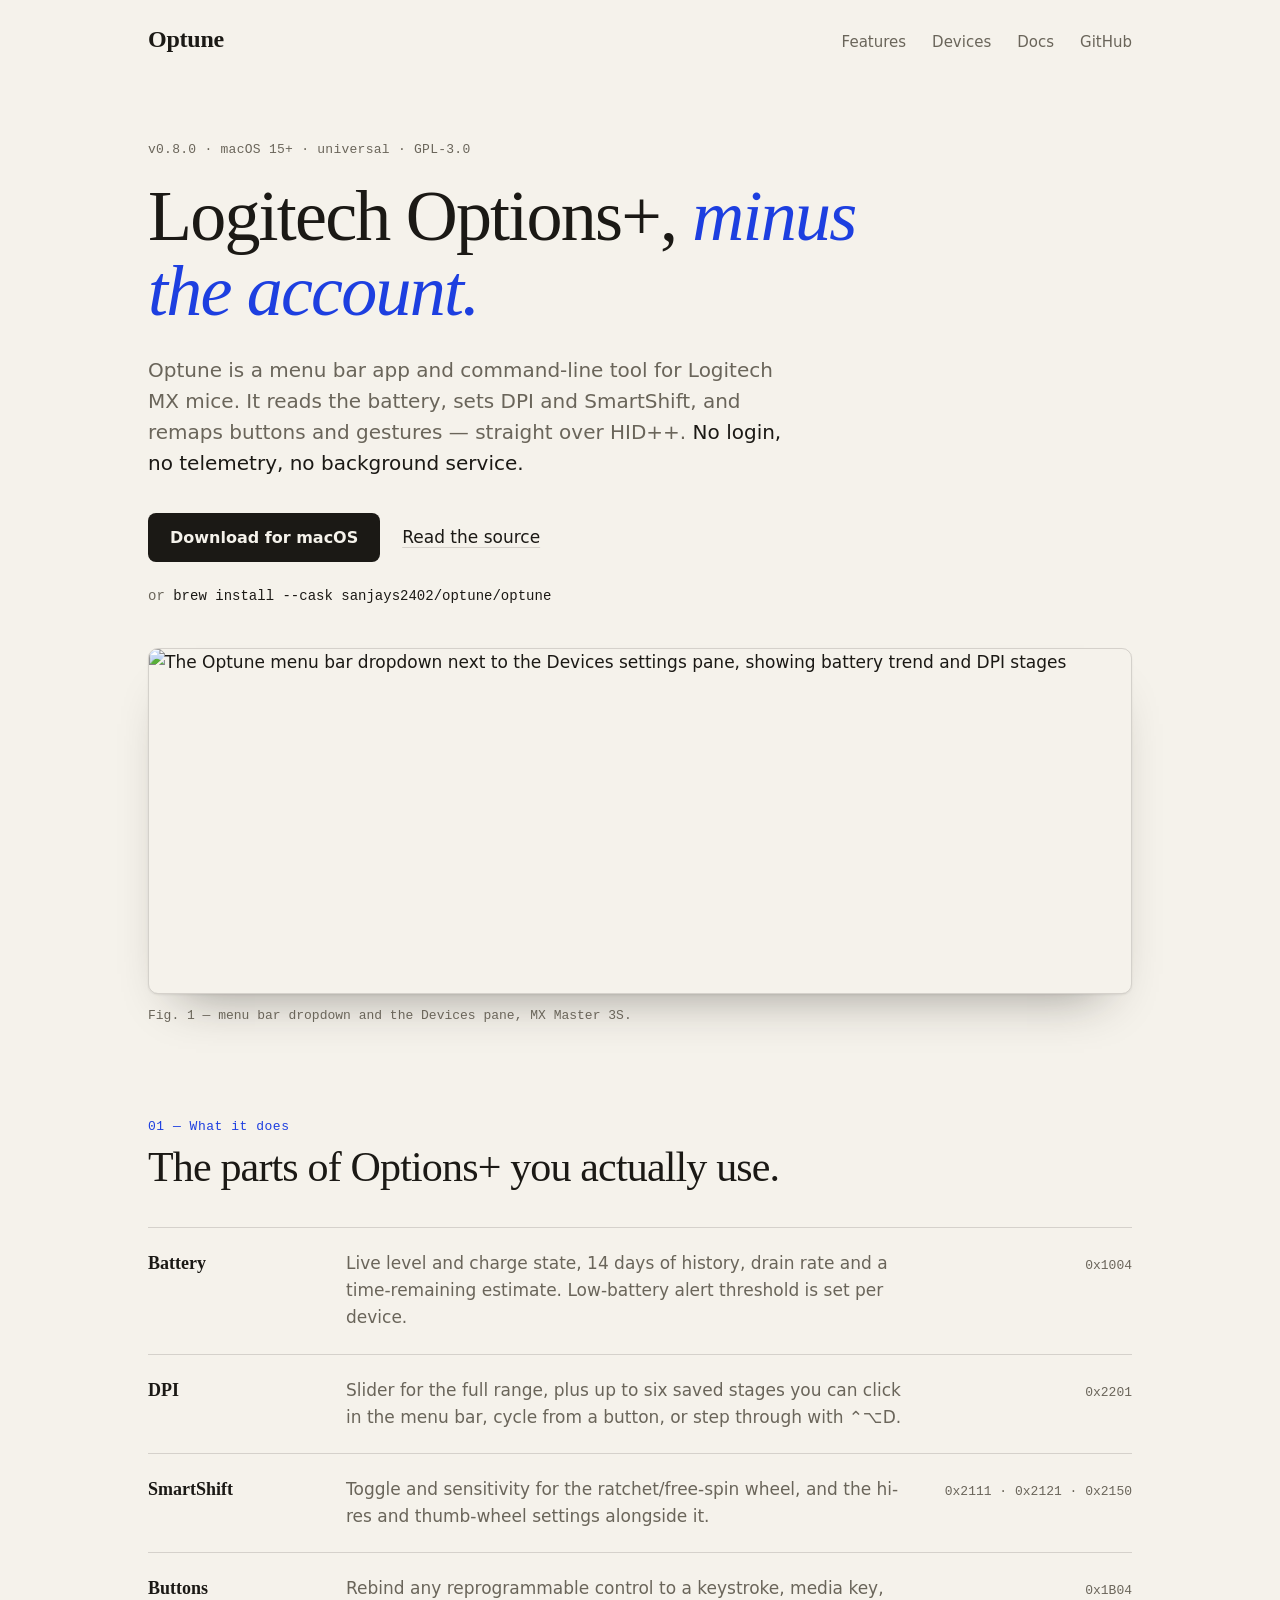
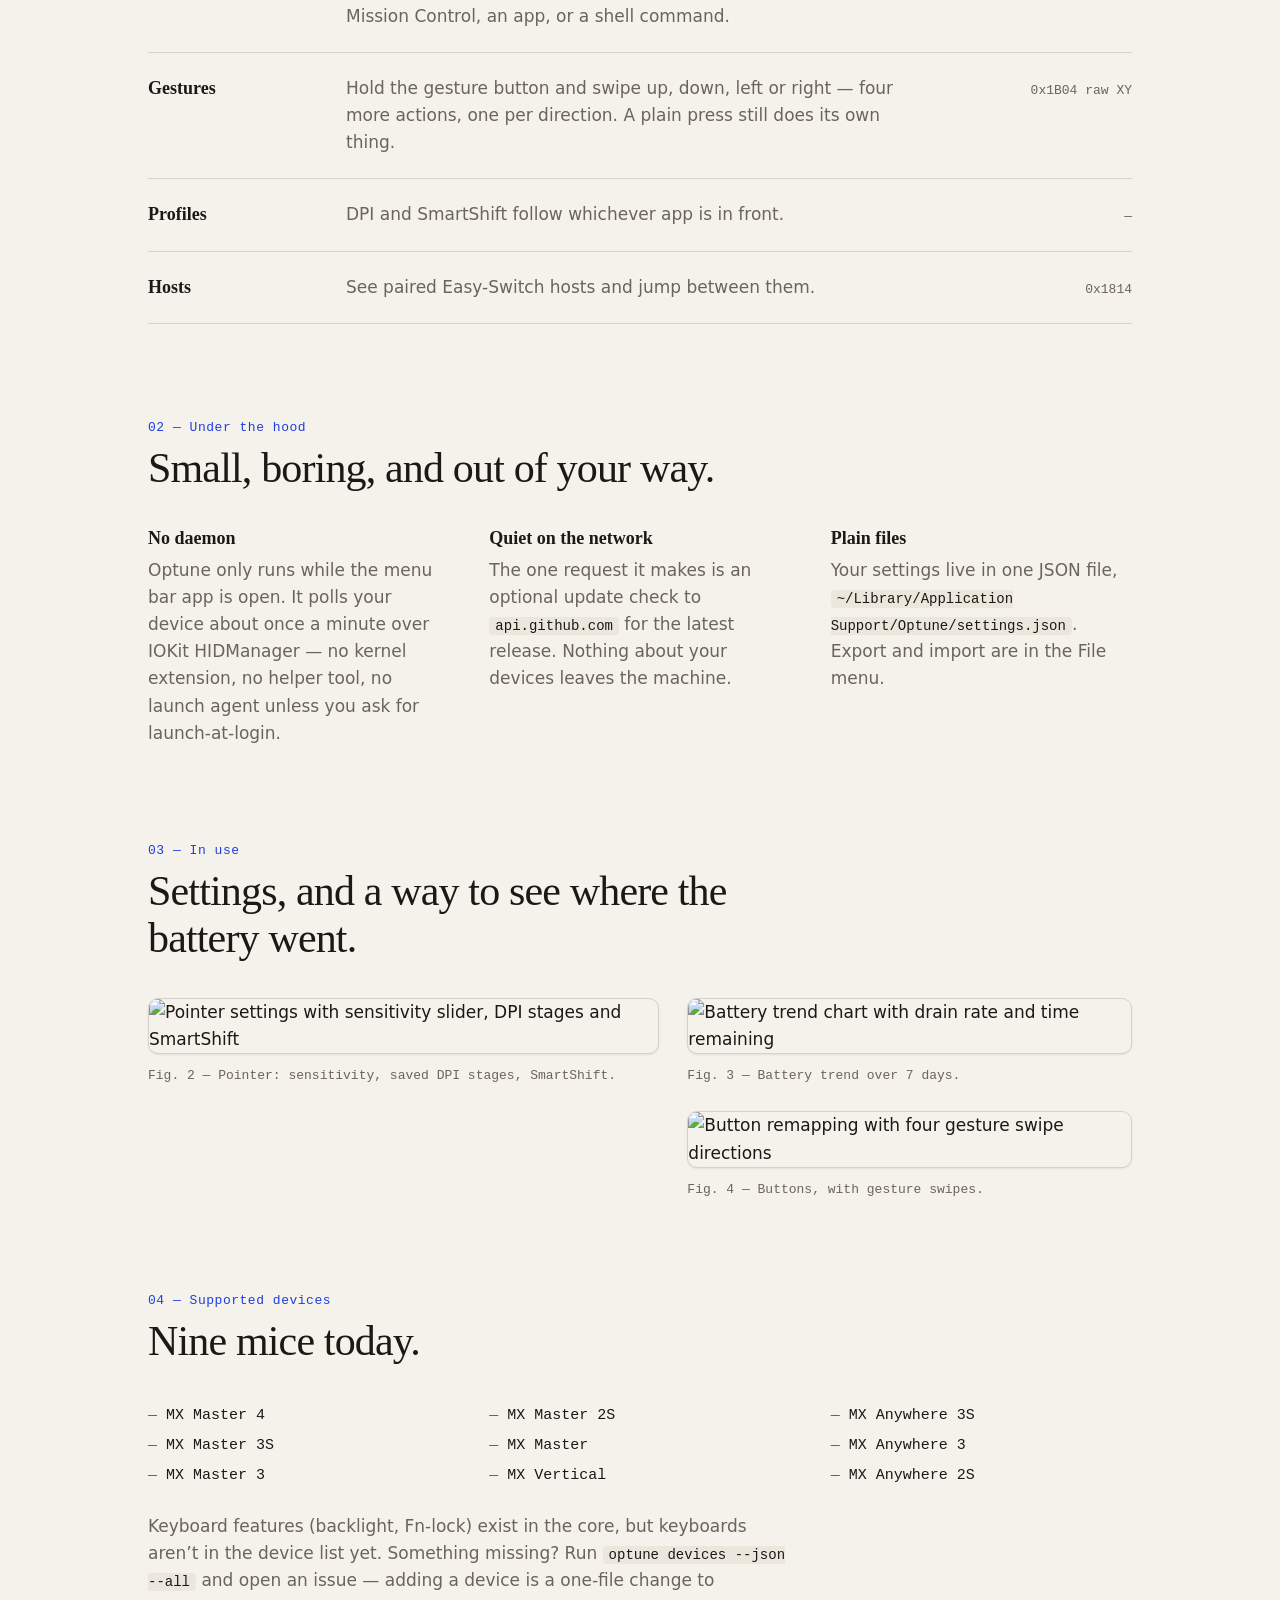
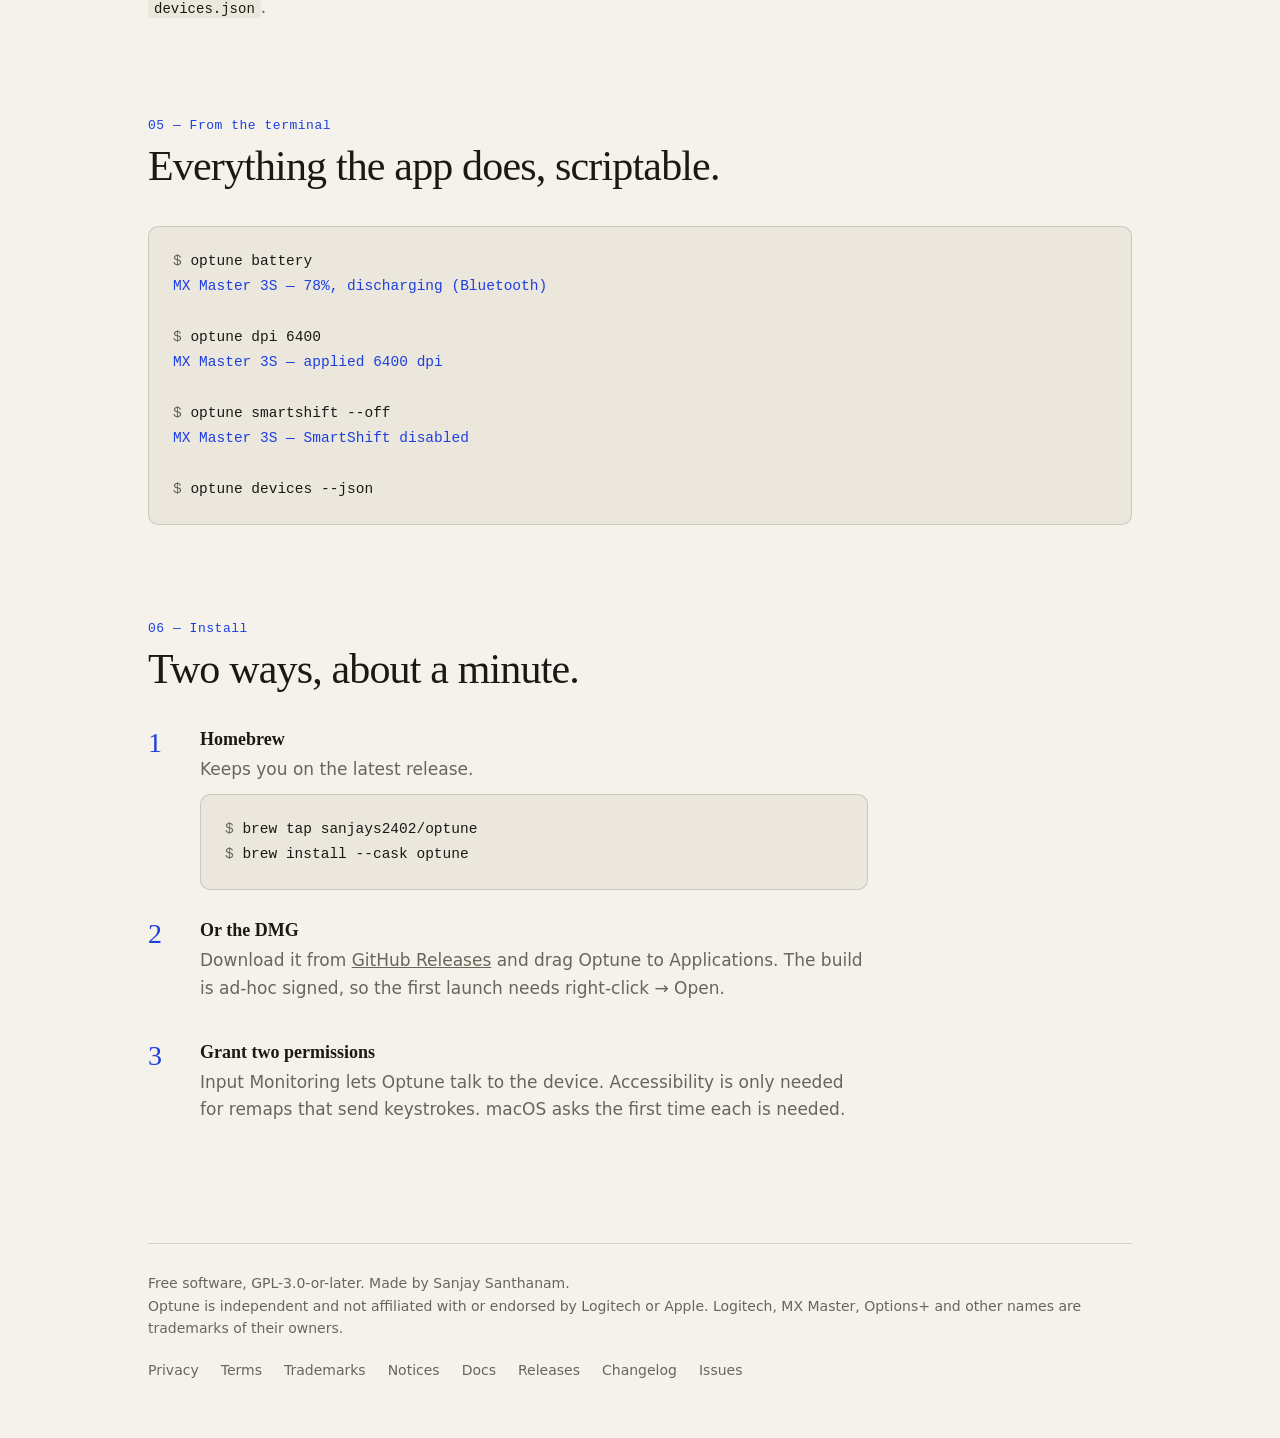
==== commit 1101147c: "release: v0.8.0 Co-Authored-By: Claude Sonnet 5.5 <noreply@anthropic.com>" ====
--- a/docs/site/landing/index.html
+++ b/docs/site/landing/index.html
@@ -125,7 +125,7 @@
   </header>
 
   <div class="hero">
-    <p class="meta">v0.7.0 · macOS 15+ · universal · GPL-3.0</p>
+    <p class="meta">v0.8.0 · macOS 15+ · universal · GPL-3.0</p>
     <h1>Logitech Options+, <i>minus the account.</i></h1>
     <p class="lede">Optune is a menu bar app and command-line tool for Logitech MX mice. It reads the battery, sets DPI and SmartShift, and remaps buttons and gestures — straight over HID++. <strong>No login, no telemetry, no background service.</strong></p>
     <div class="actions">
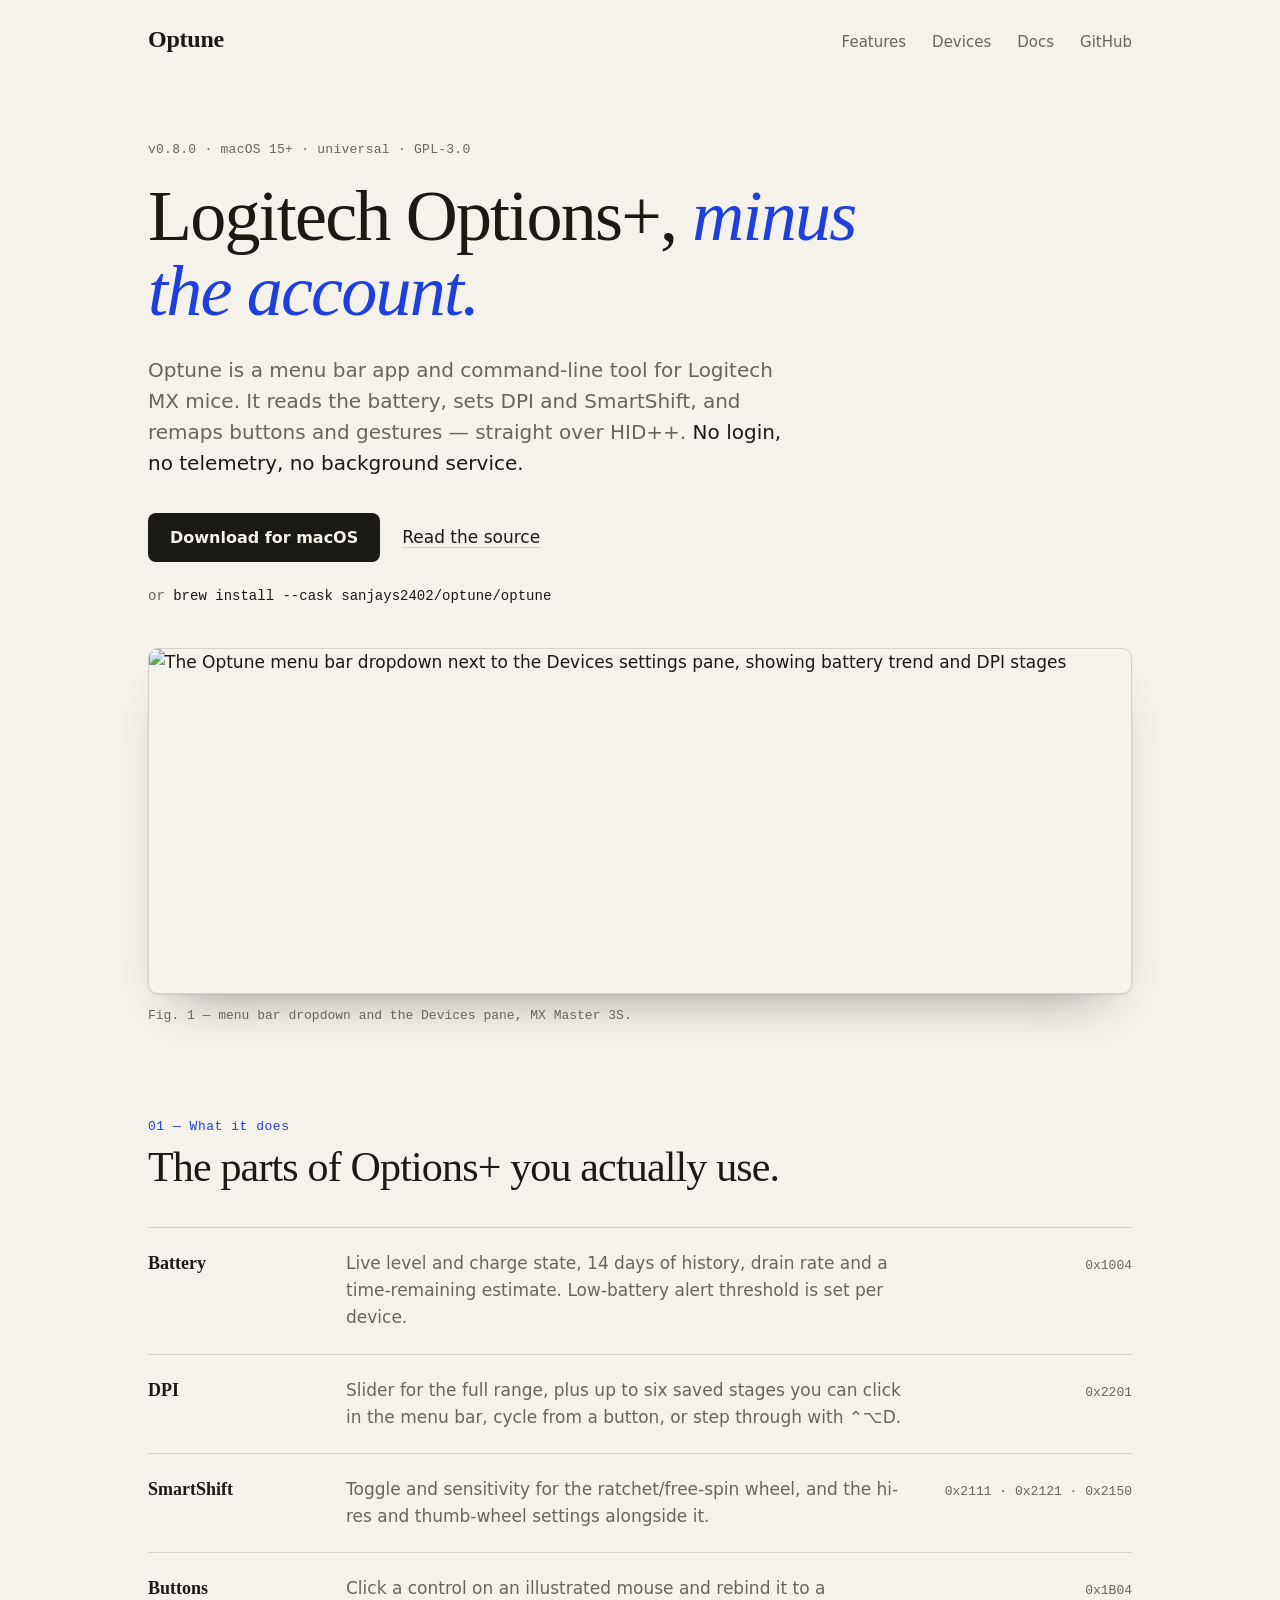
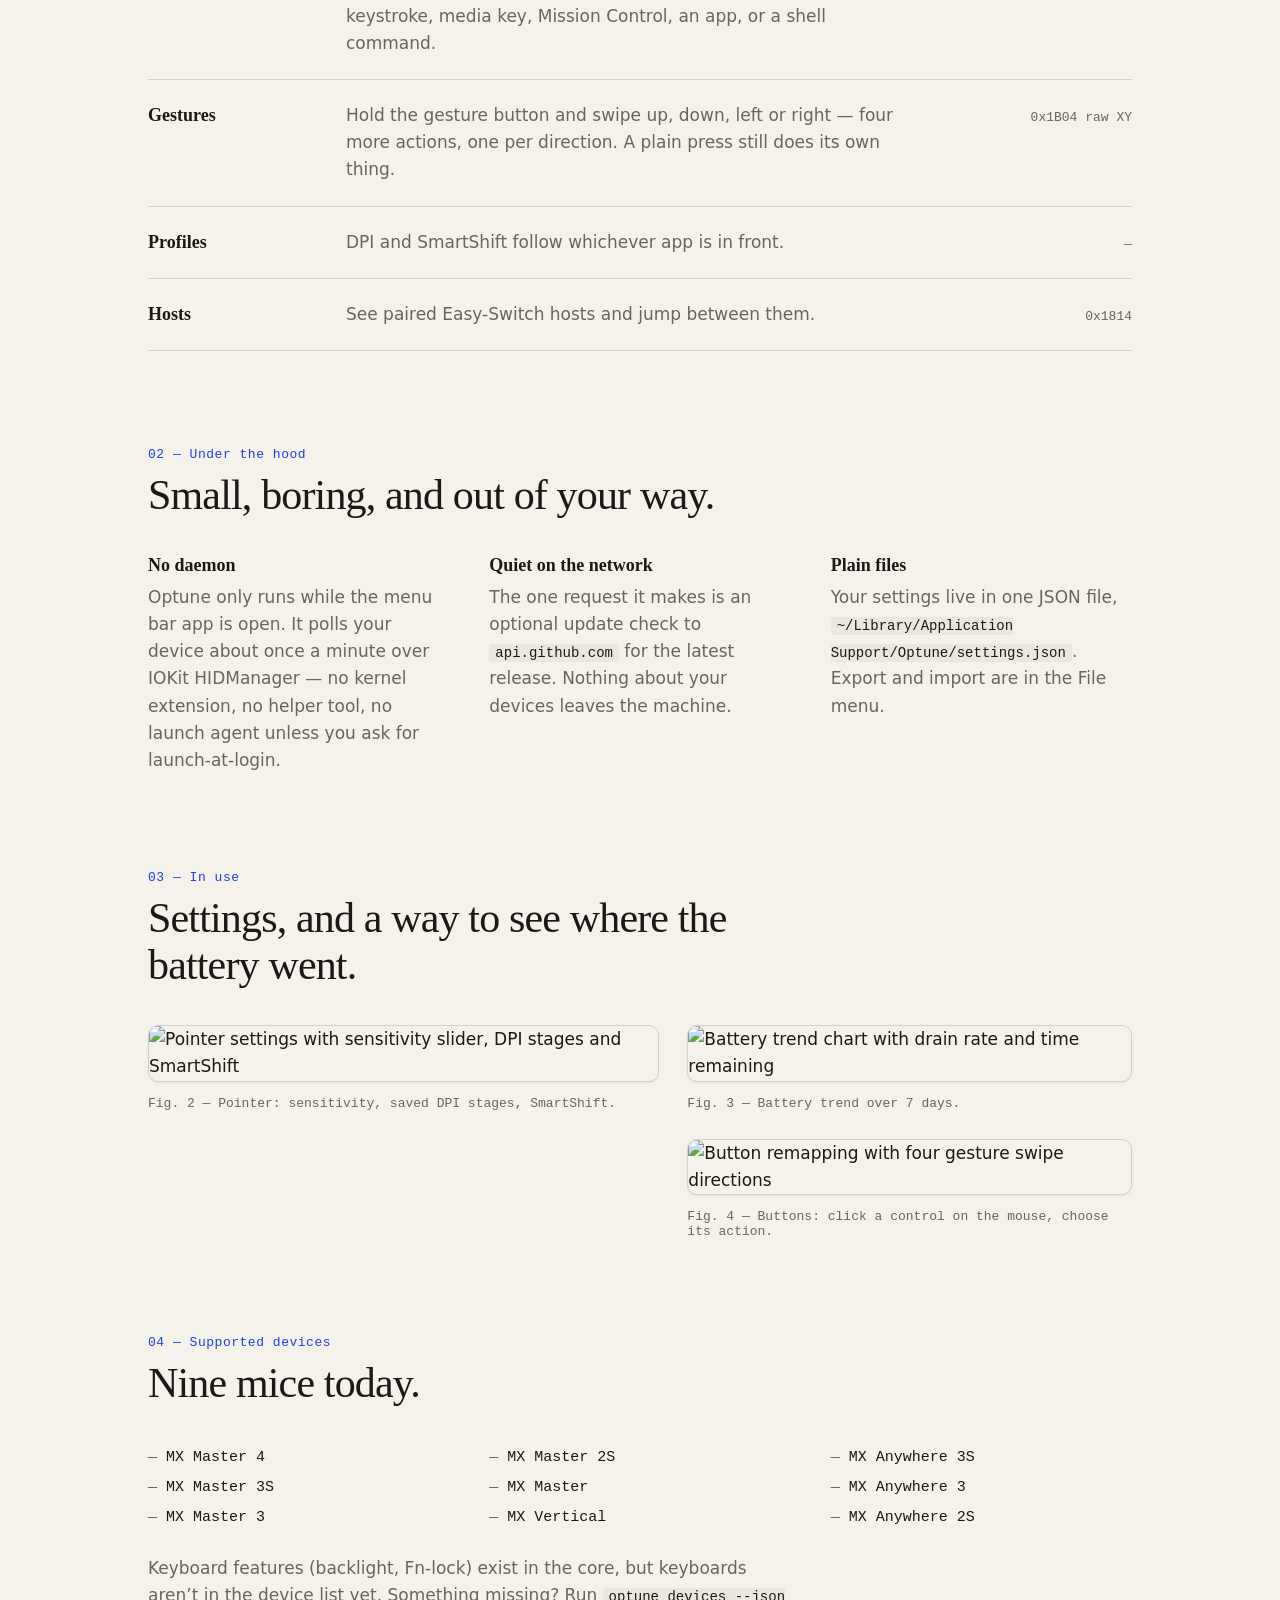
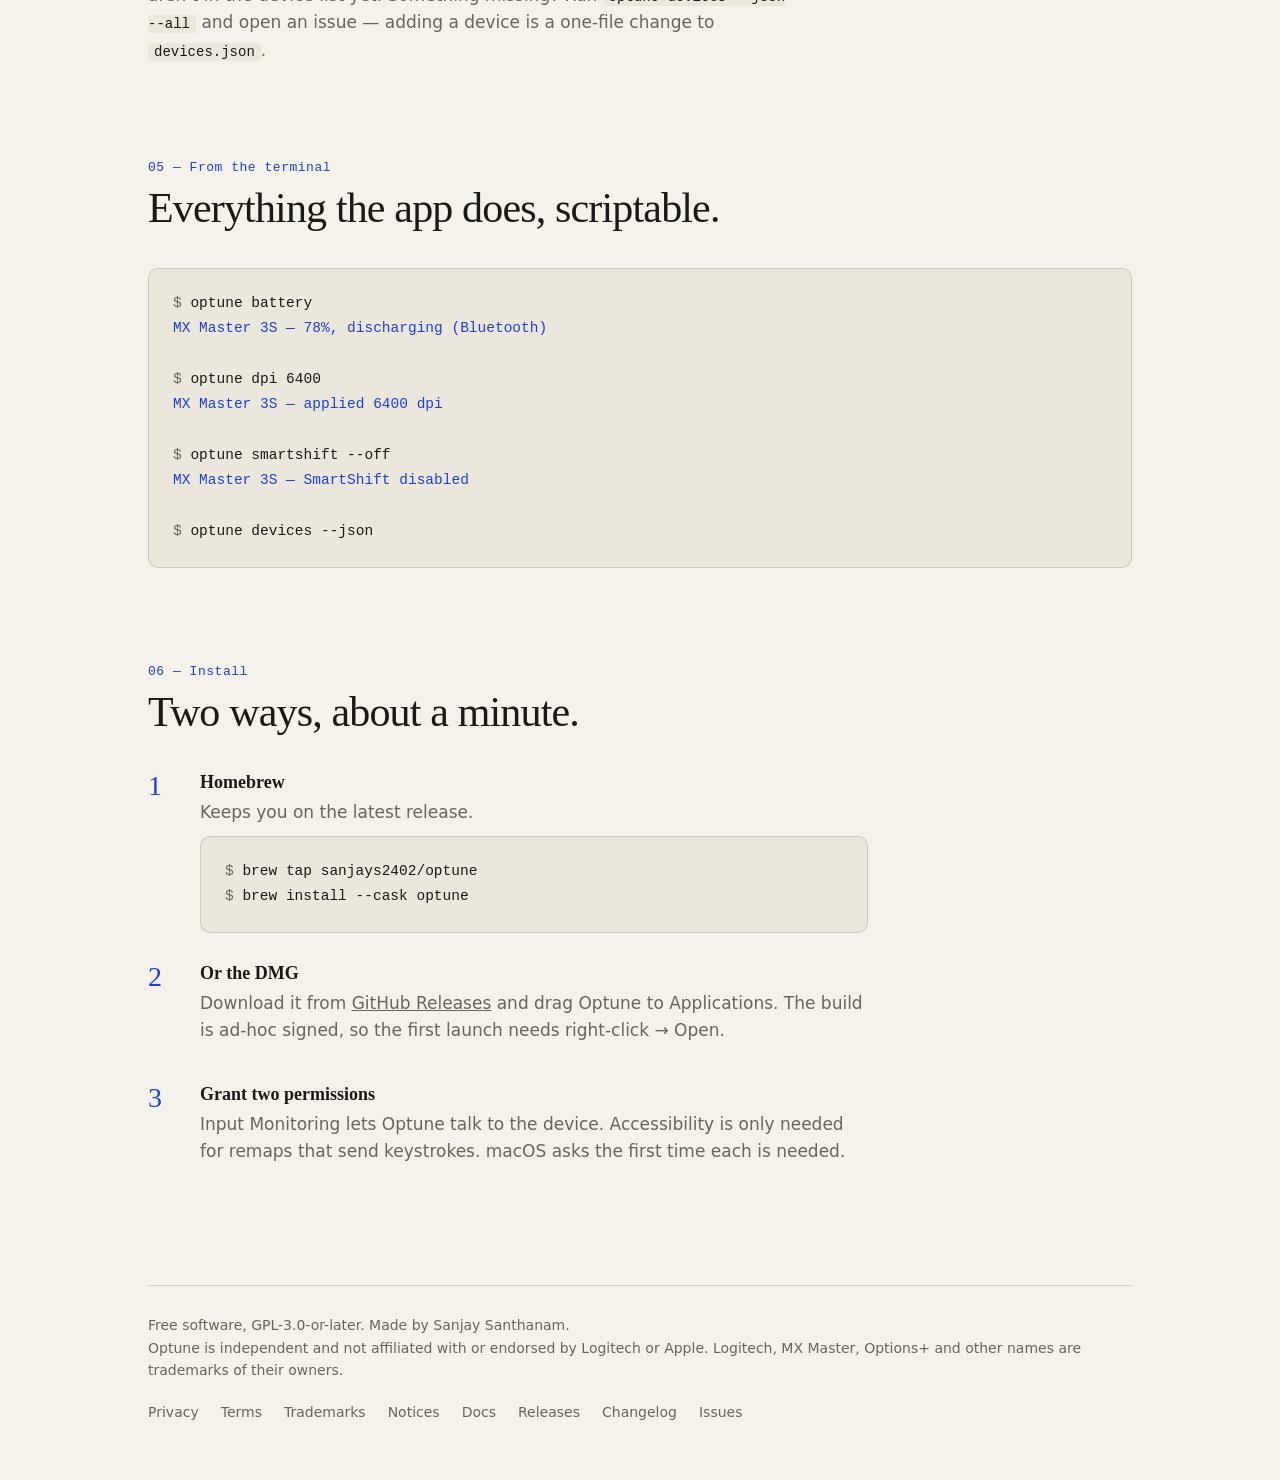
==== commit 2f7f90db: "docs: buttons screenshots and copy for the visual button map Co-Authored-By: Claude Sonnet 5.5 <nore" ====
--- a/docs/site/landing/index.html
+++ b/docs/site/landing/index.html
@@ -147,7 +147,7 @@
       <div class="row"><h3>Battery</h3><p>Live level and charge state, 14 days of history, drain rate and a time-remaining estimate. Low-battery alert threshold is set per device.</p><code>0x1004</code></div>
       <div class="row"><h3>DPI</h3><p>Slider for the full range, plus up to six saved stages you can click in the menu bar, cycle from a button, or step through with ⌃⌥D.</p><code>0x2201</code></div>
       <div class="row"><h3>SmartShift</h3><p>Toggle and sensitivity for the ratchet/free-spin wheel, and the hi-res and thumb-wheel settings alongside it.</p><code>0x2111 · 0x2121 · 0x2150</code></div>
-      <div class="row"><h3>Buttons</h3><p>Rebind any reprogrammable control to a keystroke, media key, Mission Control, an app, or a shell command.</p><code>0x1B04</code></div>
+      <div class="row"><h3>Buttons</h3><p>Click a control on an illustrated mouse and rebind it to a keystroke, media key, Mission Control, an app, or a shell command.</p><code>0x1B04</code></div>
       <div class="row"><h3>Gestures</h3><p>Hold the gesture button and swipe up, down, left or right — four more actions, one per direction. A plain press still does its own thing.</p><code>0x1B04 raw XY</code></div>
       <div class="row"><h3>Profiles</h3><p>DPI and SmartShift follow whichever app is in front.</p><code>—</code></div>
       <div class="row"><h3>Hosts</h3><p>See paired Easy-Switch hosts and jump between them.</p><code>0x1814</code></div>
@@ -179,7 +179,7 @@
         </figure>
         <figure>
           <img src="img/buttons-dark.png" alt="Button remapping with four gesture swipe directions" loading="lazy">
-          <figcaption>Fig. 4 — Buttons, with gesture swipes.</figcaption>
+          <figcaption>Fig. 4 — Buttons: click a control on the mouse, choose its action.</figcaption>
         </figure>
       </div>
     </div>
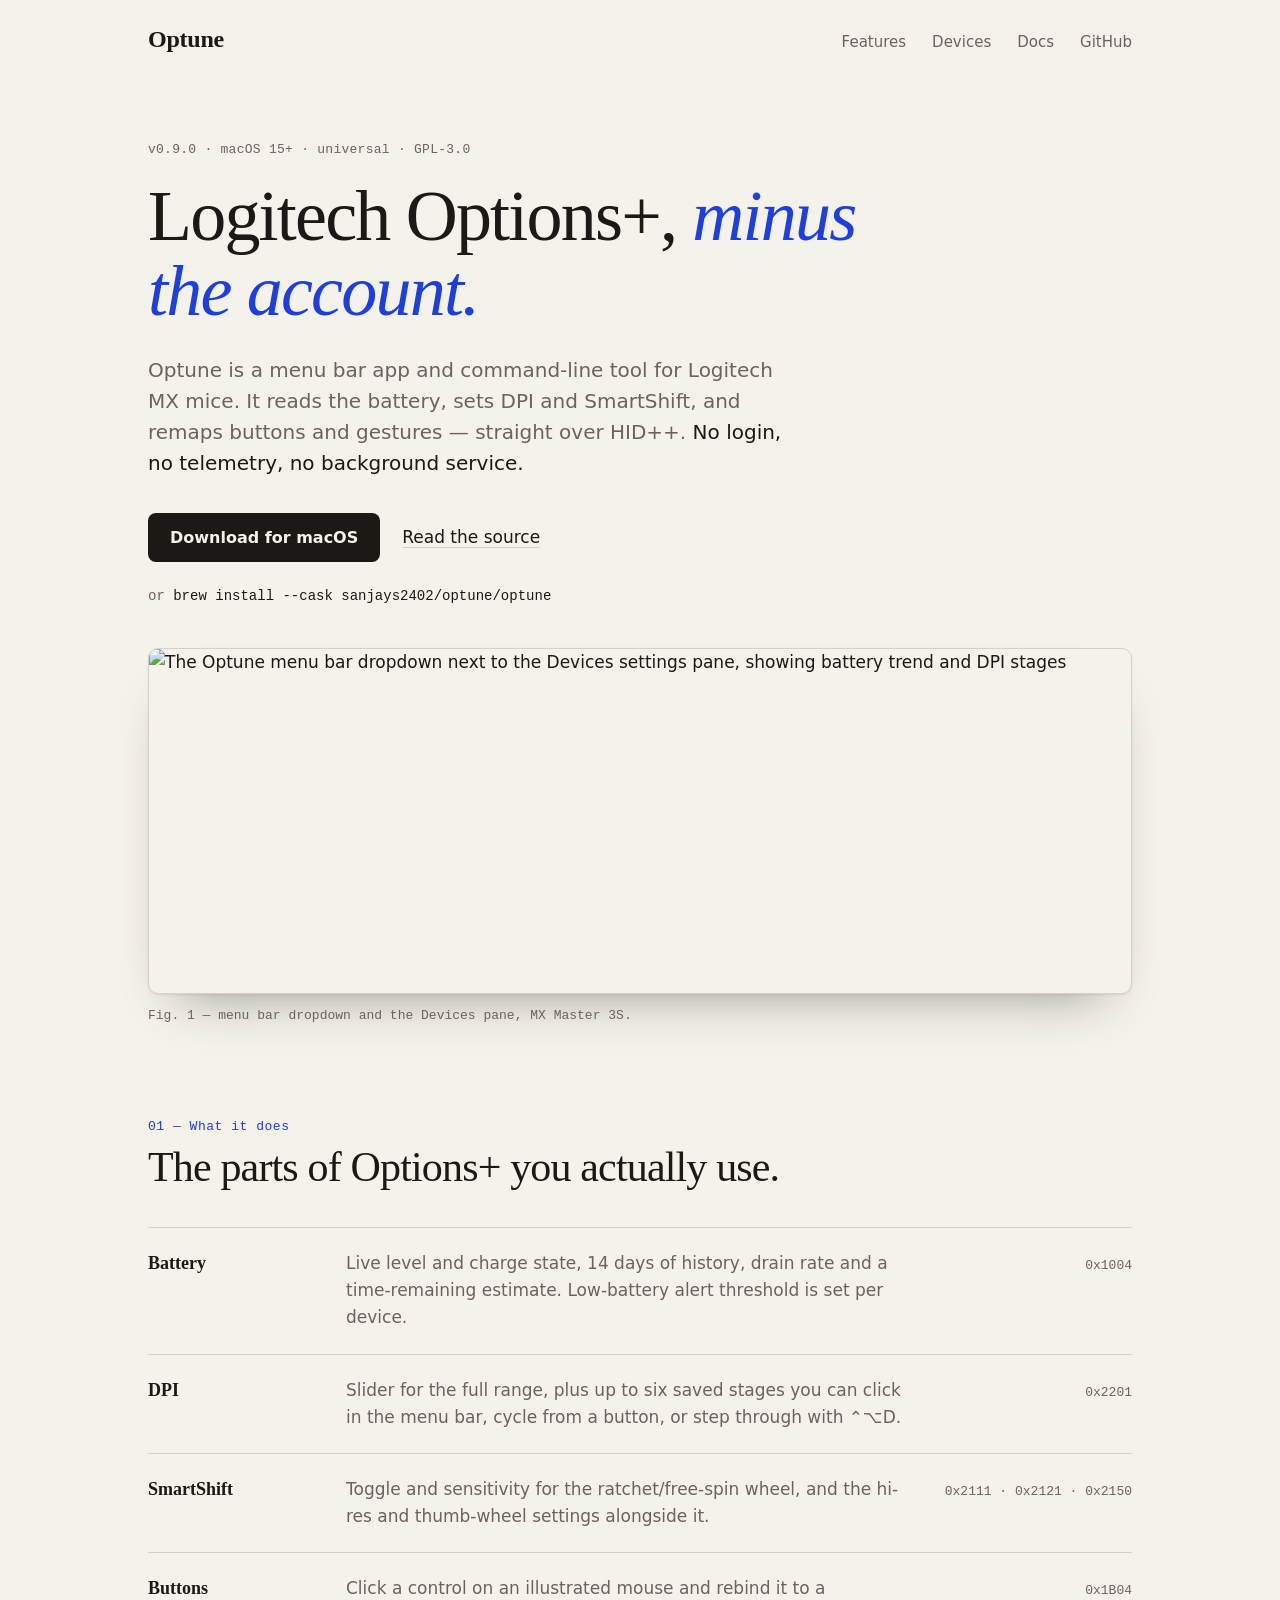
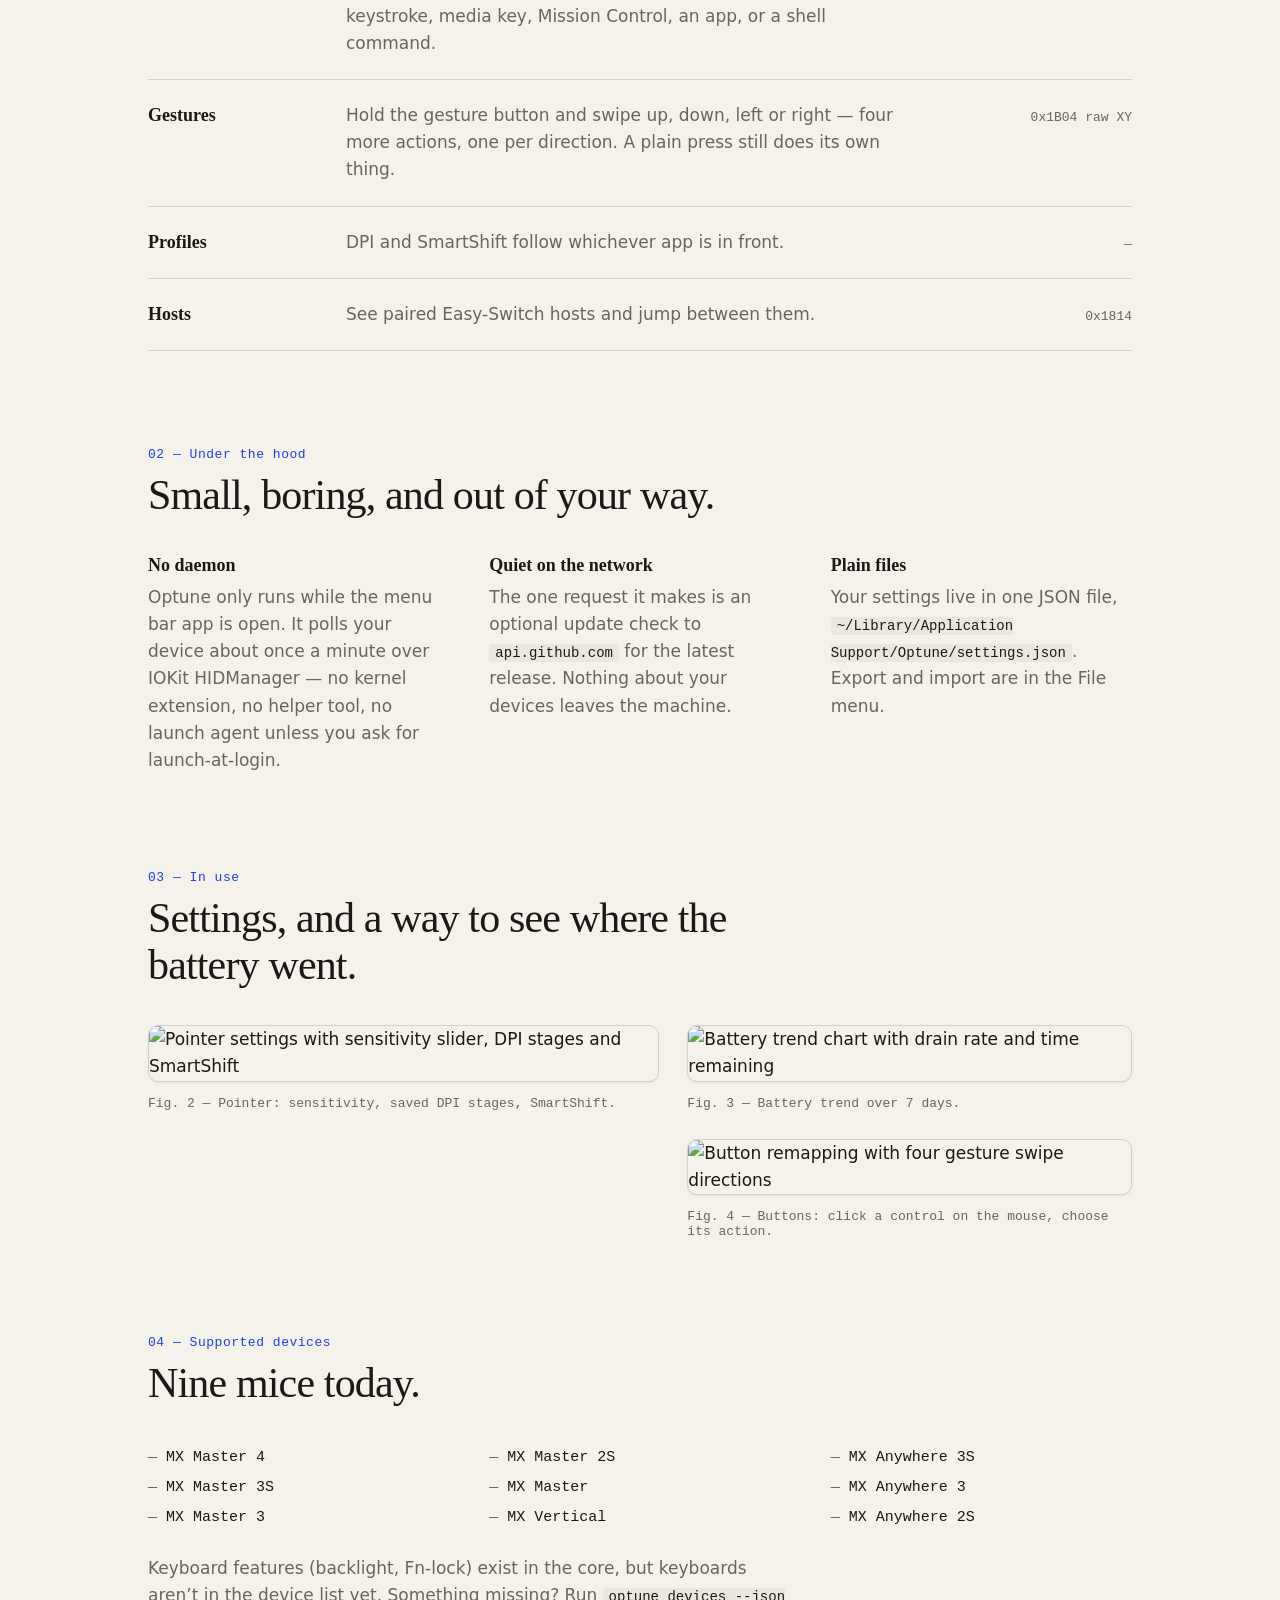
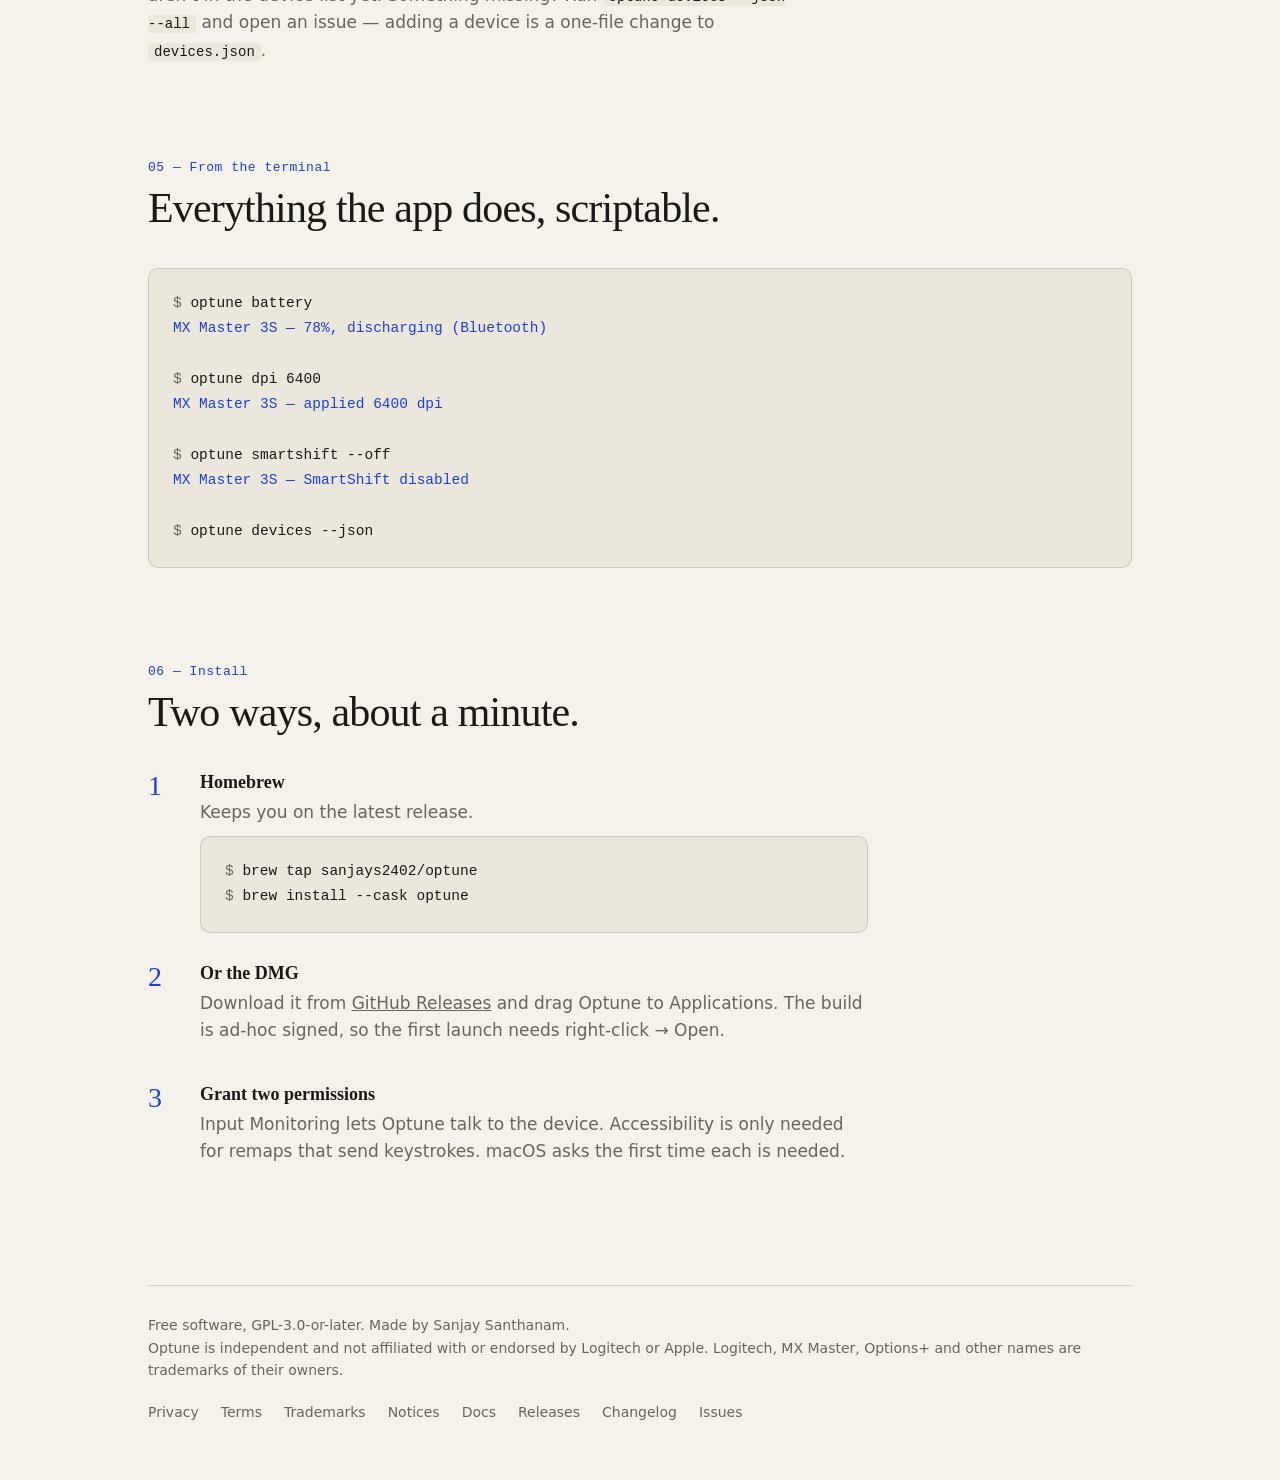
==== commit f83d361b: "release: v0.9.0" ====
--- a/docs/site/landing/index.html
+++ b/docs/site/landing/index.html
@@ -125,7 +125,7 @@
   </header>
 
   <div class="hero">
-    <p class="meta">v0.8.0 · macOS 15+ · universal · GPL-3.0</p>
+    <p class="meta">v0.9.0 · macOS 15+ · universal · GPL-3.0</p>
     <h1>Logitech Options+, <i>minus the account.</i></h1>
     <p class="lede">Optune is a menu bar app and command-line tool for Logitech MX mice. It reads the battery, sets DPI and SmartShift, and remaps buttons and gestures — straight over HID++. <strong>No login, no telemetry, no background service.</strong></p>
     <div class="actions">
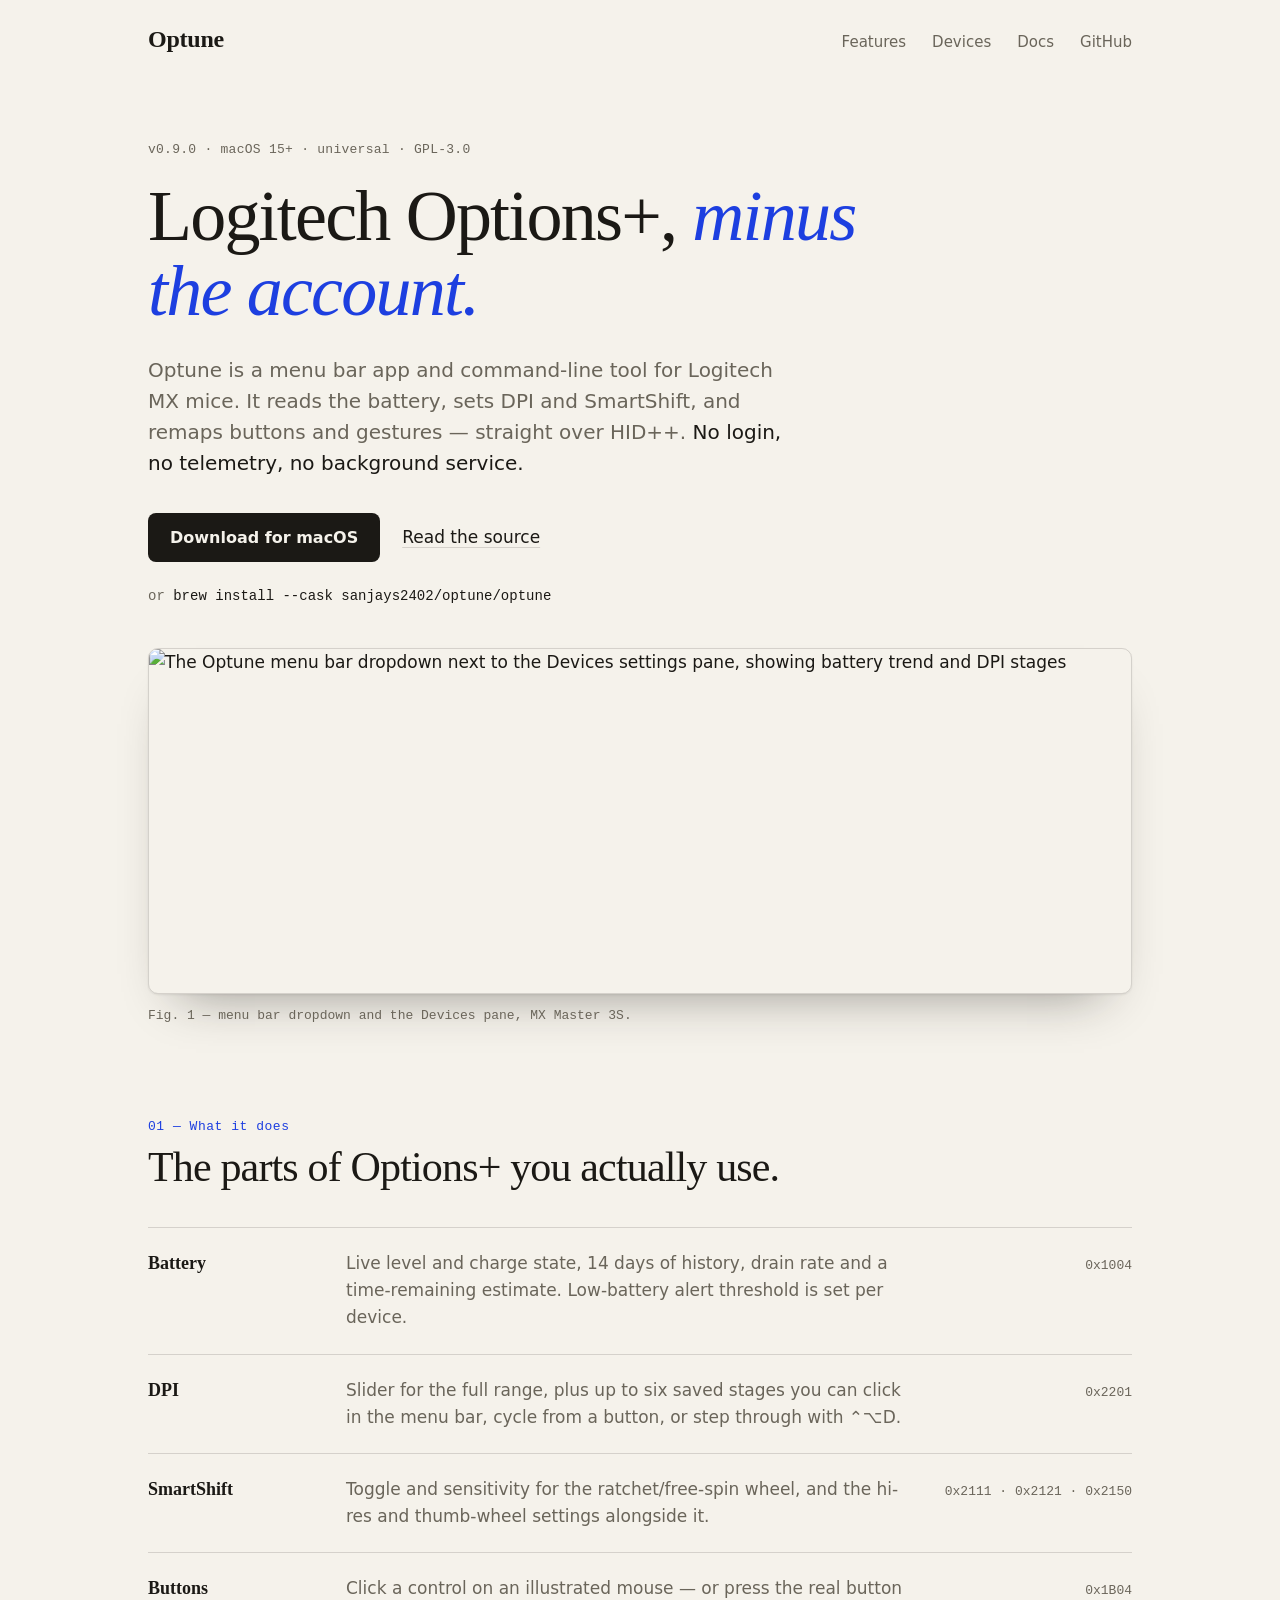
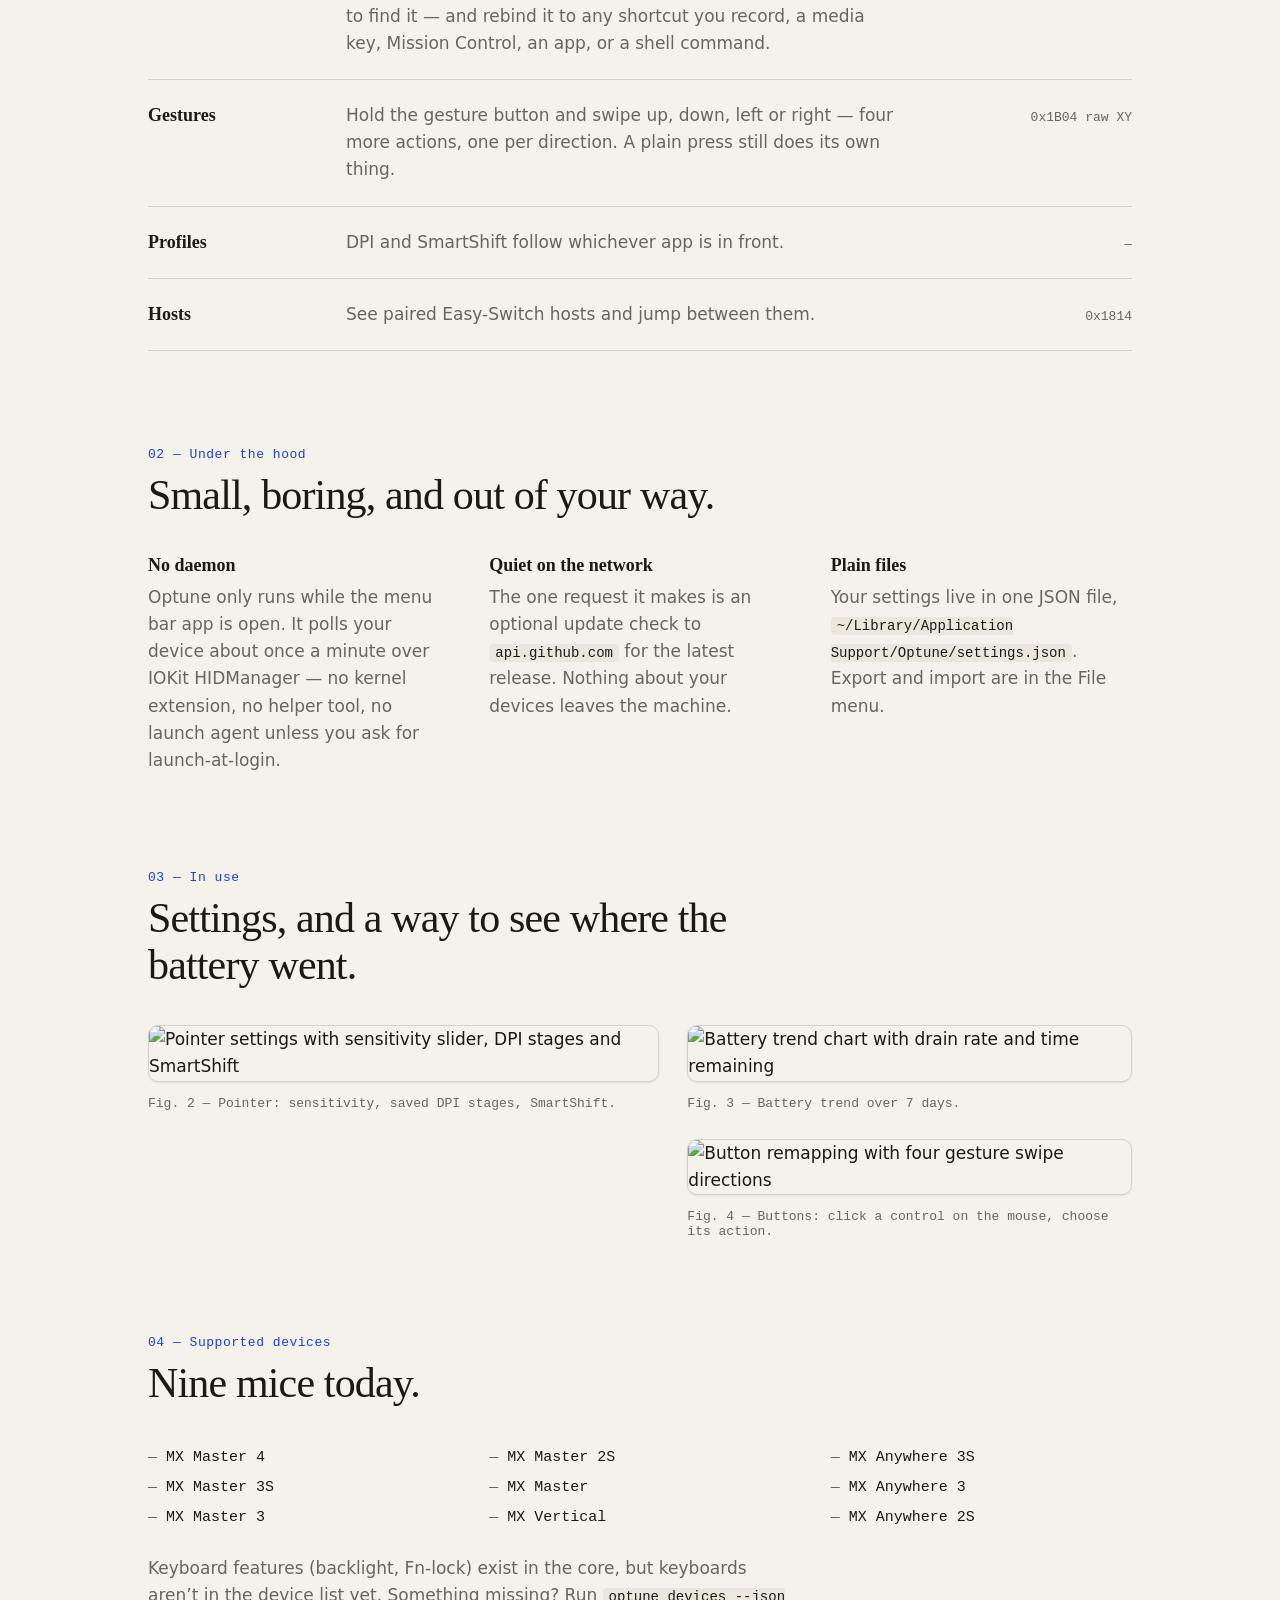
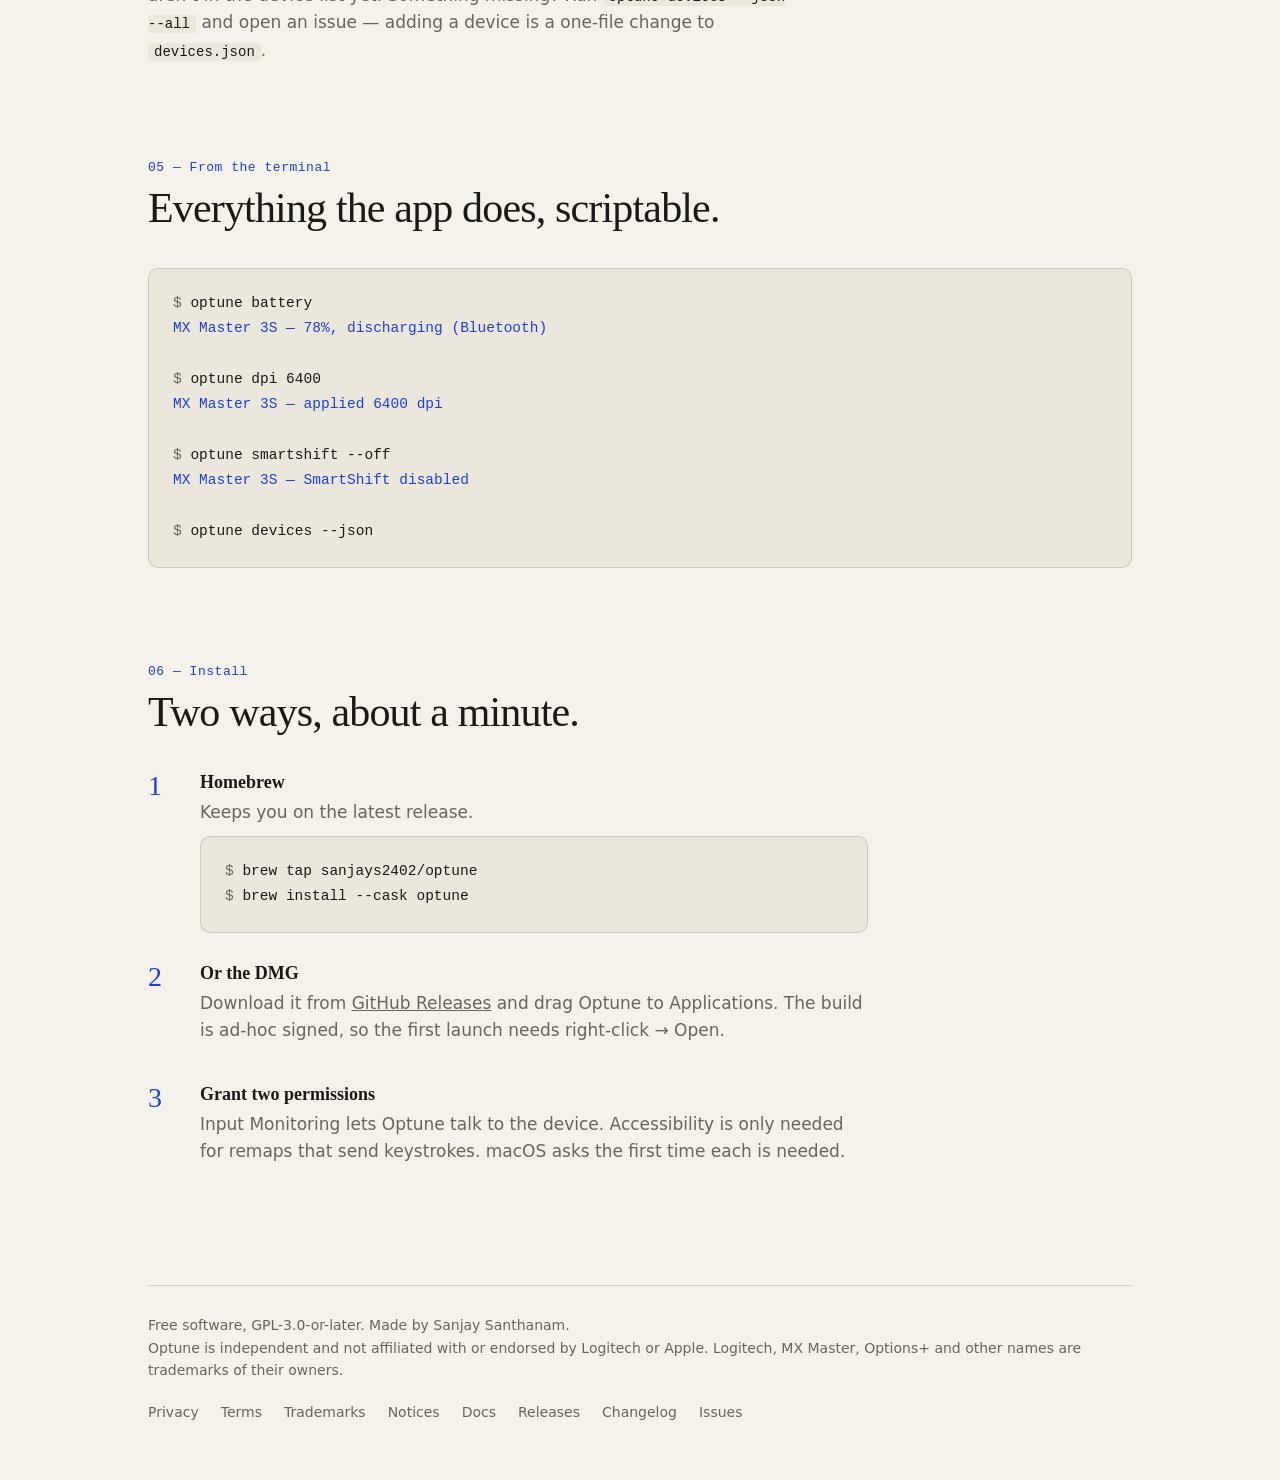
==== commit 1f8e2bde: "docs: mention recorded shortcuts" ====
--- a/docs/site/landing/index.html
+++ b/docs/site/landing/index.html
@@ -147,7 +147,7 @@
       <div class="row"><h3>Battery</h3><p>Live level and charge state, 14 days of history, drain rate and a time-remaining estimate. Low-battery alert threshold is set per device.</p><code>0x1004</code></div>
       <div class="row"><h3>DPI</h3><p>Slider for the full range, plus up to six saved stages you can click in the menu bar, cycle from a button, or step through with ⌃⌥D.</p><code>0x2201</code></div>
       <div class="row"><h3>SmartShift</h3><p>Toggle and sensitivity for the ratchet/free-spin wheel, and the hi-res and thumb-wheel settings alongside it.</p><code>0x2111 · 0x2121 · 0x2150</code></div>
-      <div class="row"><h3>Buttons</h3><p>Click a control on an illustrated mouse and rebind it to a keystroke, media key, Mission Control, an app, or a shell command.</p><code>0x1B04</code></div>
+      <div class="row"><h3>Buttons</h3><p>Click a control on an illustrated mouse — or press the real button to find it — and rebind it to any shortcut you record, a media key, Mission Control, an app, or a shell command.</p><code>0x1B04</code></div>
       <div class="row"><h3>Gestures</h3><p>Hold the gesture button and swipe up, down, left or right — four more actions, one per direction. A plain press still does its own thing.</p><code>0x1B04 raw XY</code></div>
       <div class="row"><h3>Profiles</h3><p>DPI and SmartShift follow whichever app is in front.</p><code>—</code></div>
       <div class="row"><h3>Hosts</h3><p>See paired Easy-Switch hosts and jump between them.</p><code>0x1814</code></div>
